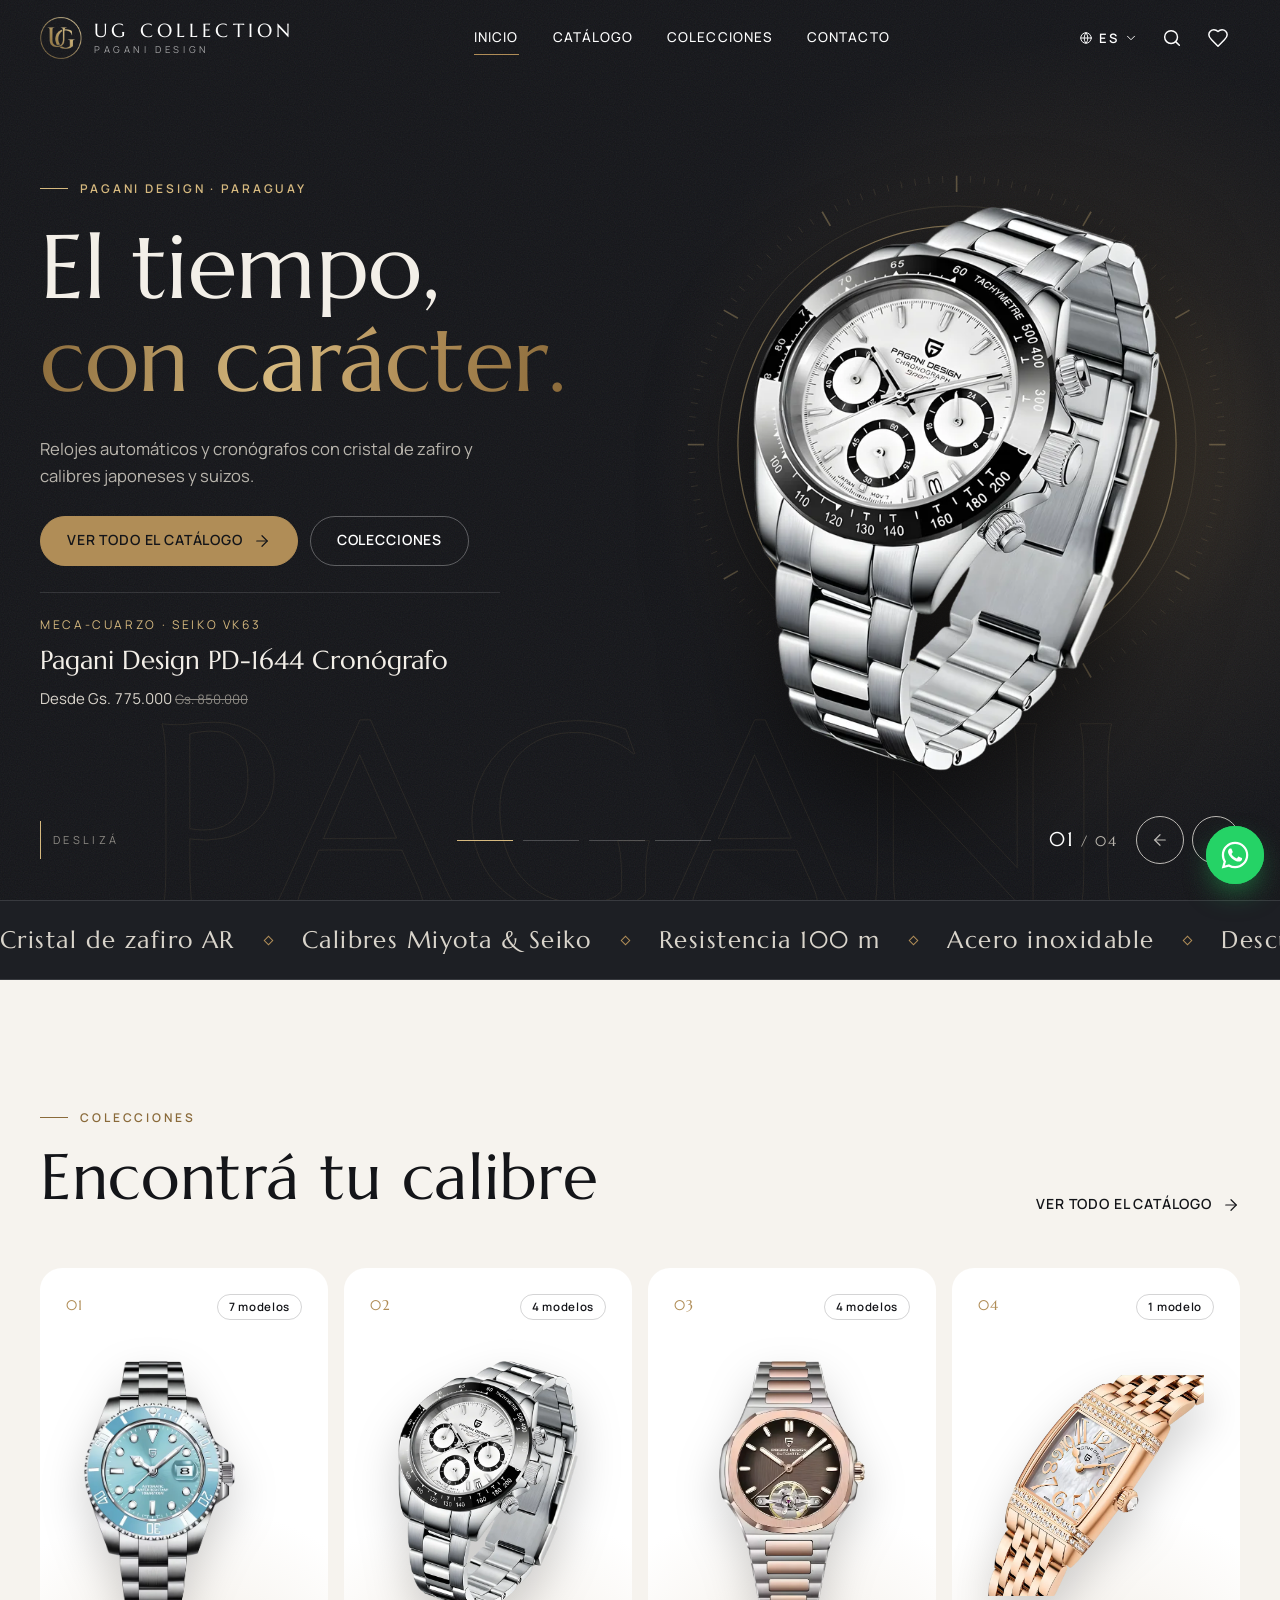
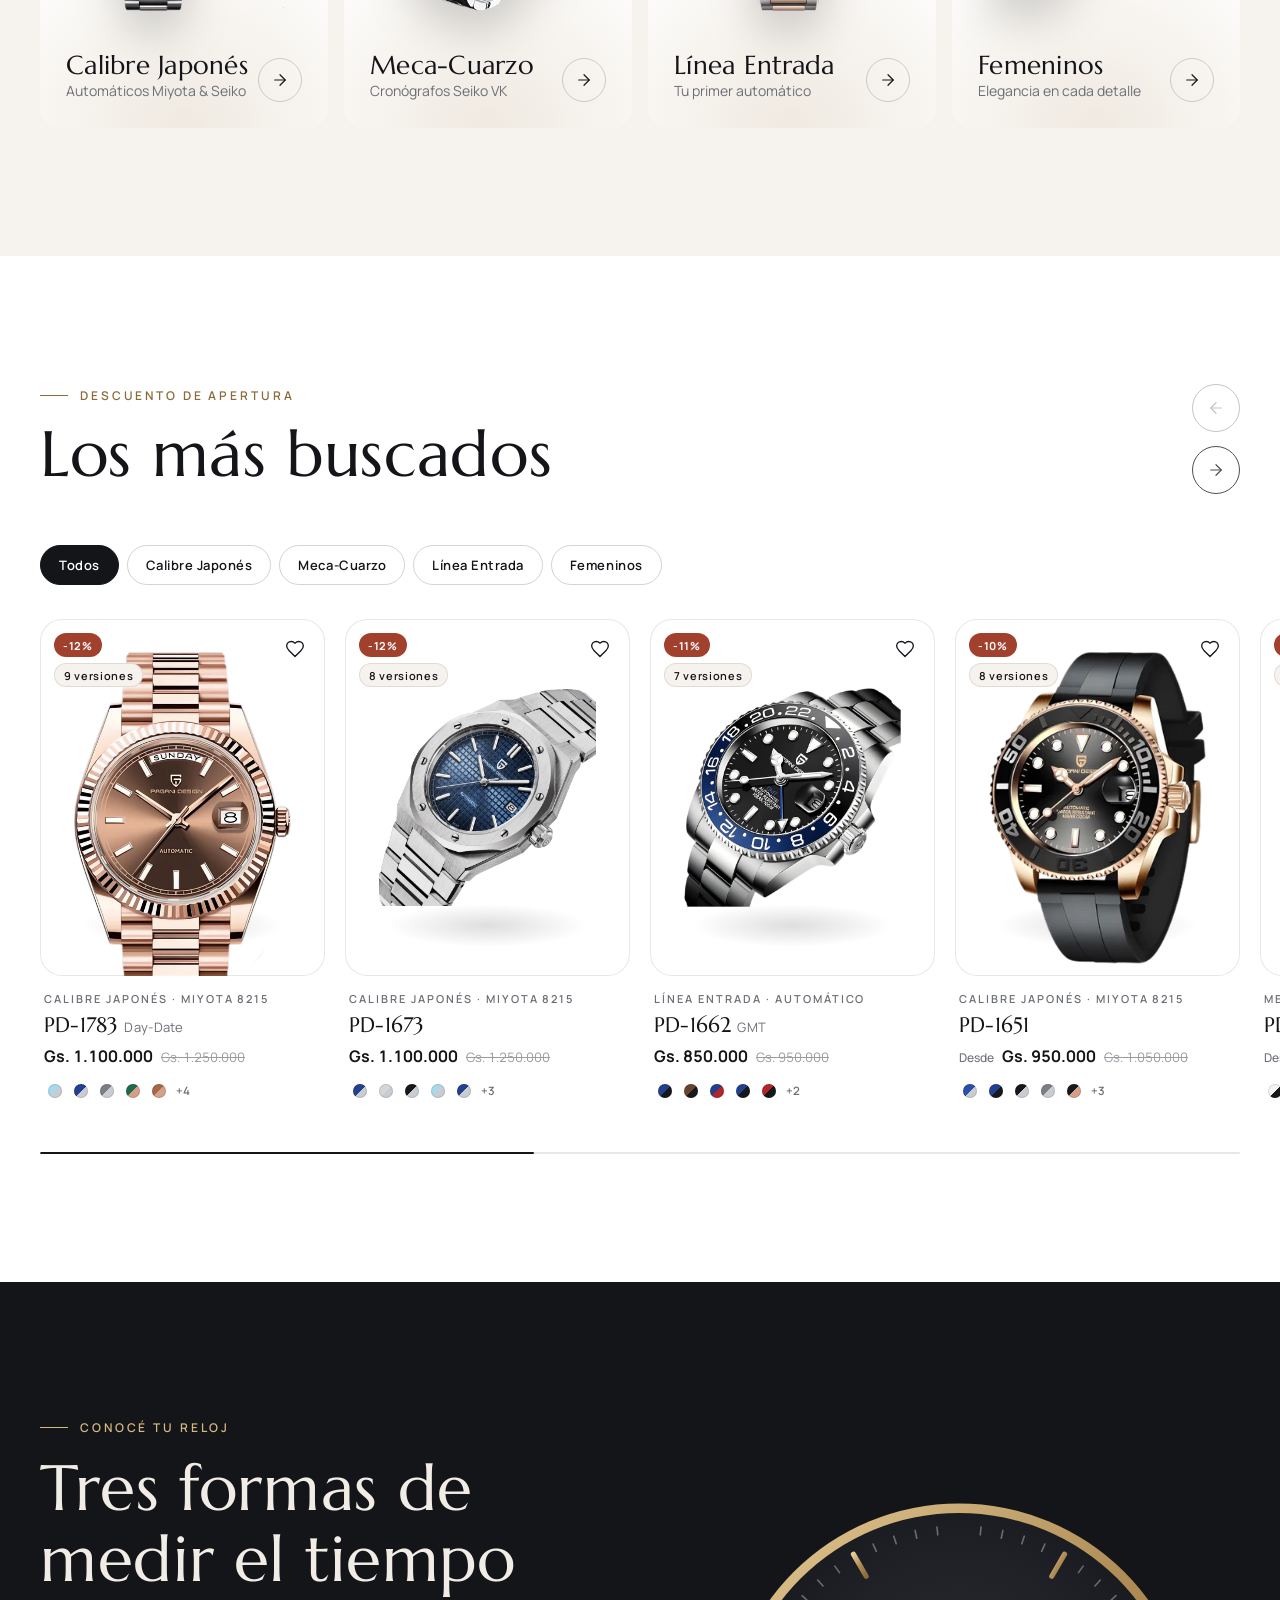
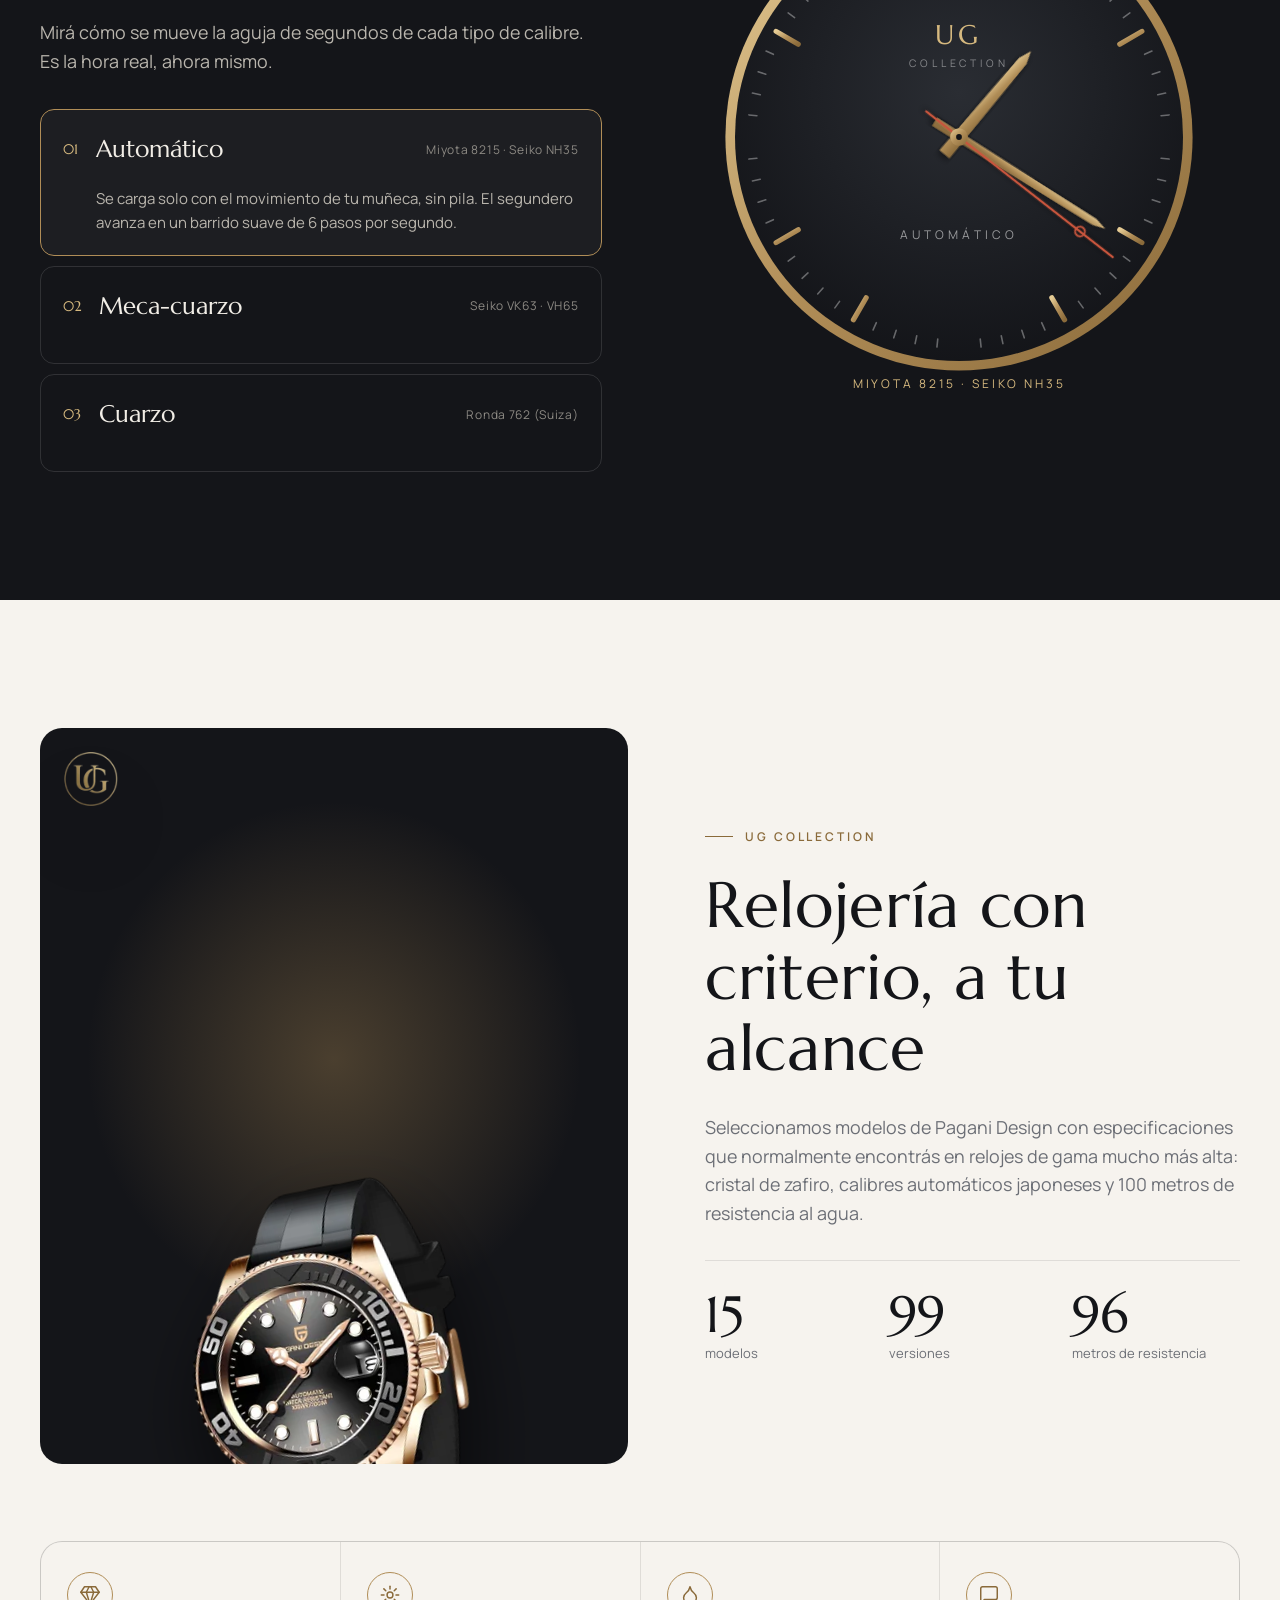
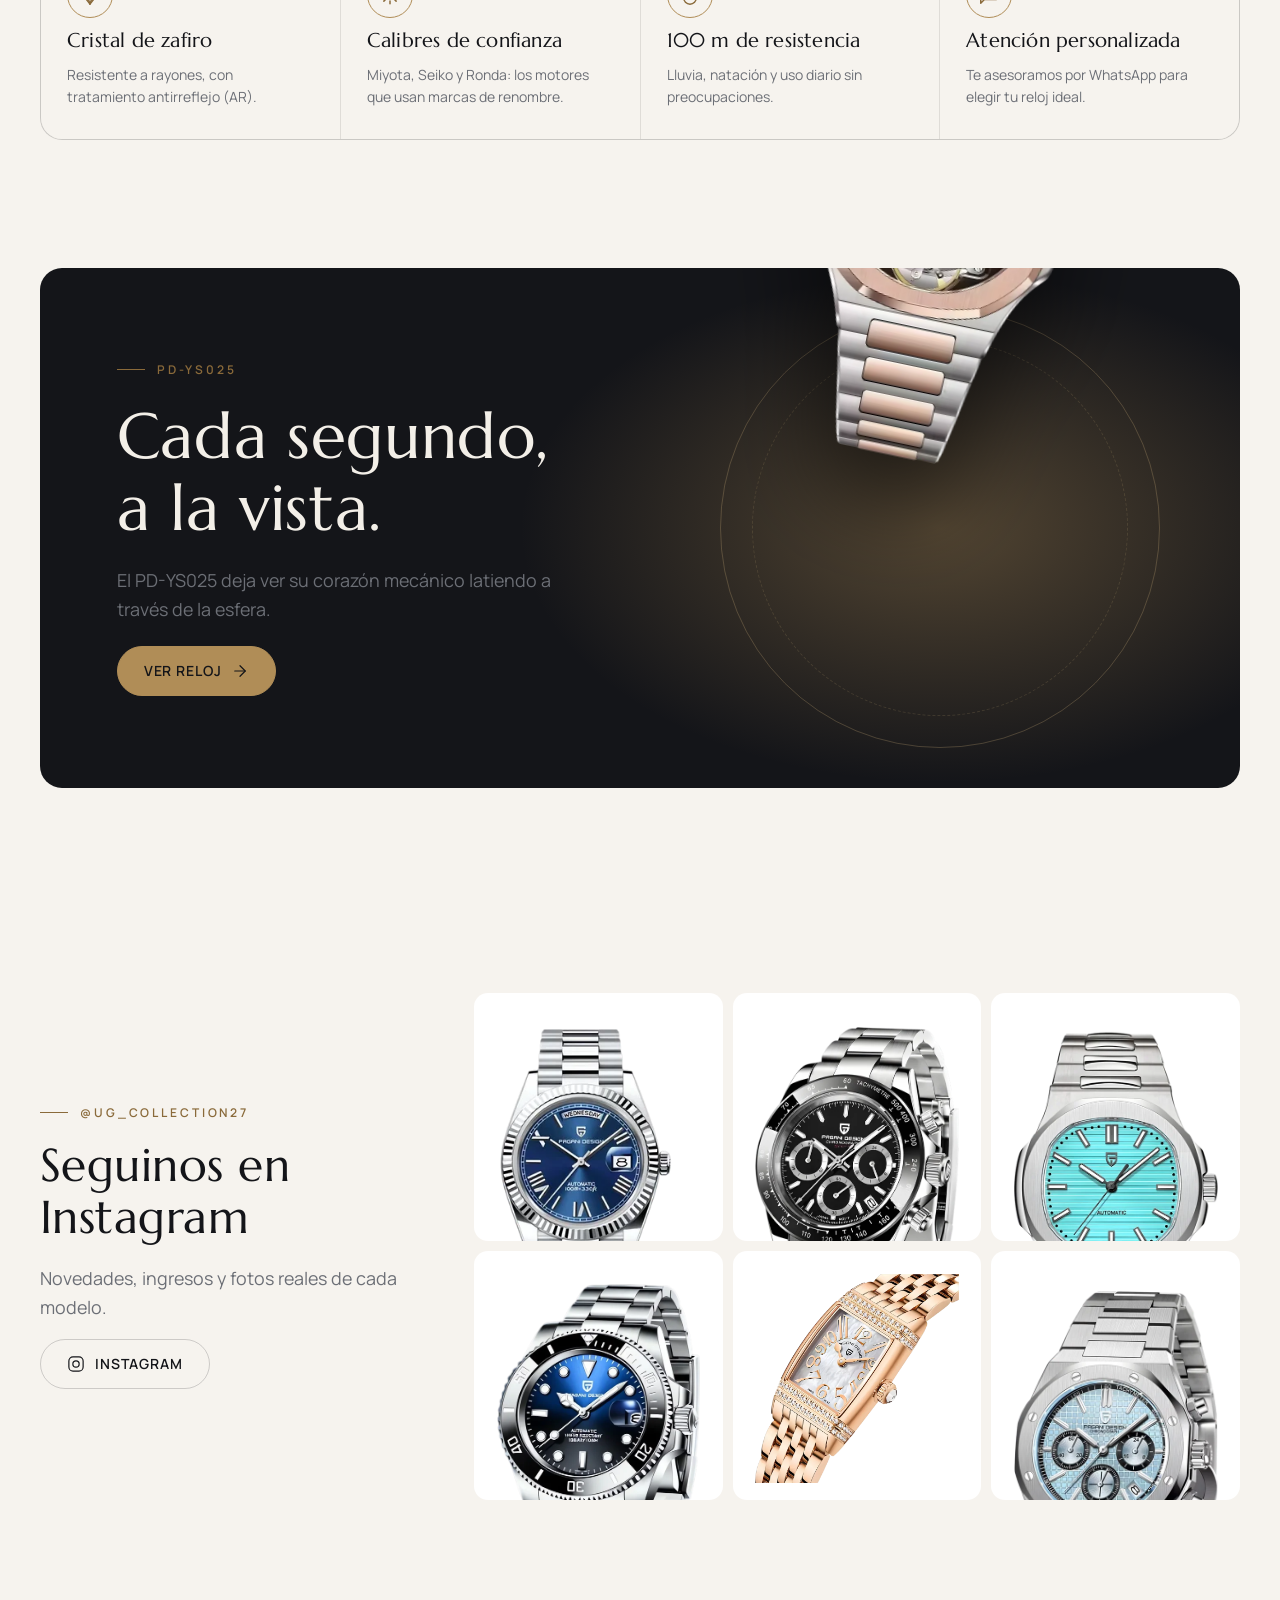
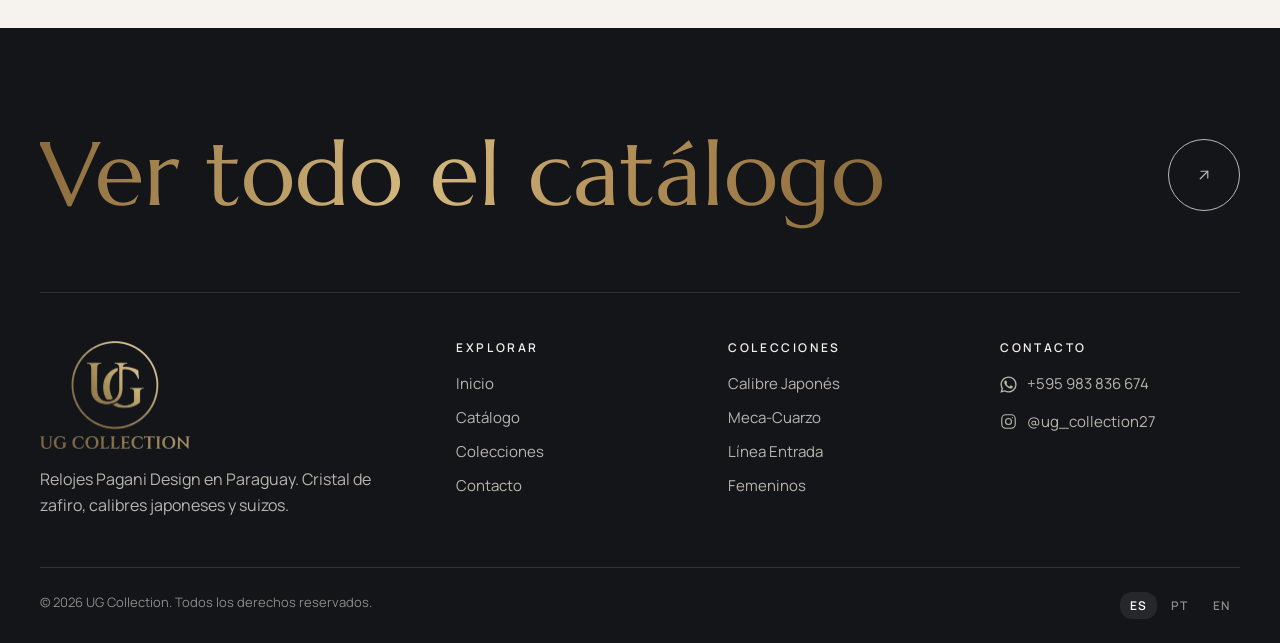
==== index.html @ 3aa32622 "UG Collection: catálogo trilingüe + panel de administración - Sitio estático (inicio con slider, cat" ====
<!doctype html>
<html lang="es">
<head>
  <meta charset="utf-8">
  <meta name="viewport" content="width=device-width, initial-scale=1">
  <title>UG Collection — Relojes Pagani Design en Paraguay</title>
  <meta name="description" content="Relojes automáticos y cronógrafos Pagani Design con cristal de zafiro y calibres japoneses y suizos. Consultá por WhatsApp.">
  <meta name="theme-color" content="#141519">
  <meta property="og:type" content="website">
  <meta property="og:title" content="UG Collection — Relojes Pagani Design">
  <meta property="og:description" content="Automáticos, cronógrafos y relojes femeninos con cristal de zafiro. Descuento de apertura.">
  <meta property="og:image" content="assets/img/logo.png">
  <link rel="icon" href="assets/img/favicon.png" type="image/png">
  <link rel="apple-touch-icon" href="assets/img/apple-touch-icon.png">
  <link rel="preconnect" href="https://fonts.googleapis.com">
  <link rel="preconnect" href="https://fonts.gstatic.com" crossorigin>
  <link href="https://fonts.googleapis.com/css2?family=Marcellus&family=Manrope:wght@400;500;600;700&display=swap" rel="stylesheet">
  <link rel="stylesheet" href="assets/css/styles.css">
</head>
<body data-page="home" data-header="dark">
  <div class="loader" aria-hidden="true">
    <div class="loader__mark">
      <svg viewBox="0 0 120 120"><circle cx="60" cy="60" r="54"/></svg>
      <img src="assets/img/monogram.png" alt="">
    </div>
  </div>
  <script>try{if(sessionStorage.getItem('ug_intro'))document.querySelector('.loader').remove()}catch(e){}</script>

  <main id="main">
    <!-- HERO -->
    <section class="hero" aria-roledescription="carousel">
      <div class="hero__bg"><div class="hero__glow"></div><div class="hero__grain"></div><div class="hero__word" aria-hidden="true">PAGANI</div></div>
      <div class="container hero__inner">
        <div class="hero__copy">
          <span class="eyebrow reveal" data-i18n="hero.eyebrow"></span>
          <h1 class="hero__title" data-hero-title></h1>
          <p class="hero__lead reveal" style="--i:3" data-i18n="hero.lead"></p>
          <div class="hero__ctas reveal" style="--i:4">
            <a class="btn btn--gold" href="catalogo.html"><span data-i18n="common.viewAll"></span><svg class="arrow" viewBox="0 0 24 24" fill="none" stroke="currentColor" stroke-width="1.6" stroke-linecap="round" stroke-linejoin="round"><path d="M5 12h14"/><path d="m12 5 7 7-7 7"/></svg></a>
            <a class="btn btn--ghost-light" href="#colecciones" data-i18n="nav.collections"></a>
          </div>
          <a class="hero__slide-info reveal" style="--i:5" data-hero-info href="catalogo.html">
            <span class="swap meta"><span data-hi="meta"></span></span>
            <span class="swap name"><span data-hi="name"></span></span>
            <span class="swap price"><span data-hi="price"></span></span>
          </a>
        </div>
        <div class="hero__stage">
          <svg class="hero__ticks" viewBox="0 0 200 200" aria-hidden="true" data-ticks></svg>
          <div class="hero__ring" aria-hidden="true"><svg viewBox="0 0 200 200"><circle class="r2" cx="100" cy="100" r="96"/><circle class="r1" cx="100" cy="100" r="88" pathLength="1000"/></svg></div>
          <div class="hero__slides" data-hero-slides></div>
        </div>
      </div>
      <div class="hero__controls">
        <div class="container">
          <div class="scroll-cue"><i></i><span data-i18n="hero.scroll"></span></div>
          <div class="dots" data-hero-dots role="tablist"></div>
          <div style="display:flex;align-items:center;gap:18px">
            <span class="hero__count tabular"><b data-hero-cur>01</b> / <span data-hero-total>04</span></span>
            <div class="hero__arrows">
              <button class="round-btn" data-hero-prev data-i18n-attr="aria-label:common.prev"><svg viewBox="0 0 24 24" fill="none" stroke="currentColor" stroke-width="1.6" stroke-linecap="round" stroke-linejoin="round"><path d="m12 19-7-7 7-7"/><path d="M19 12H5"/></svg></button>
              <button class="round-btn" data-hero-next data-i18n-attr="aria-label:common.next"><svg viewBox="0 0 24 24" fill="none" stroke="currentColor" stroke-width="1.6" stroke-linecap="round" stroke-linejoin="round"><path d="M5 12h14"/><path d="m12 5 7 7-7 7"/></svg></button>
            </div>
          </div>
        </div>
      </div>
    </section>

    <!-- MARQUEE -->
    <div class="marquee" aria-hidden="true"><div class="marquee__track" data-marquee></div></div>

    <!-- COLECCIONES -->
    <section class="section" id="colecciones">
      <div class="container">
        <div class="section-head">
          <div>
            <span class="eyebrow reveal" data-i18n="home.collectionsEyebrow"></span>
            <h2 class="h-1"><span class="split-line"><span data-i18n="home.collectionsTitle"></span></span></h2>
          </div>
          <a class="link-arrow reveal" href="catalogo.html"><span data-i18n="common.viewAll"></span><svg viewBox="0 0 24 24" fill="none" stroke="currentColor" stroke-width="1.6" stroke-linecap="round" stroke-linejoin="round"><path d="M5 12h14"/><path d="m12 5 7 7-7 7"/></svg></a>
        </div>
        <div class="coll-grid" data-collections></div>
      </div>
    </section>

    <!-- DESTACADOS -->
    <section class="section section--paper" id="destacados">
      <div class="container">
        <div class="section-head">
          <div>
            <span class="eyebrow reveal" data-i18n="home.featuredEyebrow"></span>
            <h2 class="h-1"><span class="split-line"><span data-i18n="home.featuredTitle"></span></span></h2>
          </div>
          <div class="carousel__nav">
            <button class="round-btn" data-prev data-i18n-attr="aria-label:common.prev"><svg viewBox="0 0 24 24" fill="none" stroke="currentColor" stroke-width="1.6" stroke-linecap="round" stroke-linejoin="round"><path d="m12 19-7-7 7-7"/><path d="M19 12H5"/></svg></button>
            <button class="round-btn" data-next data-i18n-attr="aria-label:common.next"><svg viewBox="0 0 24 24" fill="none" stroke="currentColor" stroke-width="1.6" stroke-linecap="round" stroke-linejoin="round"><path d="M5 12h14"/><path d="m12 5 7 7-7 7"/></svg></button>
          </div>
        </div>
        <div class="chips reveal" role="tablist" data-feat-tabs style="margin-bottom:28px"></div>
        <div class="carousel carousel--bleed" data-carousel>
          <div class="carousel__track" data-featured></div>
          <div class="carousel__bar"><i></i></div>
        </div>
      </div>
    </section>

    <!-- CALIBRES -->
    <section class="section section--dark" id="calibres">
      <div class="container calibre">
        <div>
          <span class="eyebrow reveal" data-i18n="home.calibreEyebrow"></span>
          <h2 class="h-1" style="margin-top:16px"><span class="split-line"><span data-i18n="home.calibreTitle"></span></span></h2>
          <p class="lead reveal" style="margin-top:18px" data-i18n="home.calibreLead"></p>
          <div class="calibre__tabs" role="tablist" data-cal-tabs></div>
        </div>
        <div class="dial-wrap reveal reveal--scale">
          <svg viewBox="0 0 300 300" data-dial aria-hidden="true"></svg>
          <span class="dial-label" data-dial-label></span>
        </div>
      </div>
    </section>

    <!-- NOSOTROS -->
    <section class="section">
      <div class="container">
        <div class="about">
          <div class="about__media reveal reveal--scale">
            <img class="mono" src="assets/img/monogram.png" alt="" width="54" height="54">
            <img data-parallax="0.08" src="assets/img/products/pd-1651.webp" alt="Pagani Design PD-1651" loading="lazy">
          </div>
          <div class="about__copy">
            <span class="eyebrow reveal" data-i18n="home.aboutEyebrow"></span>
            <h2 class="h-1"><span class="split-line"><span data-i18n="home.aboutTitle"></span></span></h2>
            <p class="lead reveal" data-i18n="home.aboutText"></p>
            <div class="stats">
              <div class="stat reveal" style="--i:1"><b class="tabular" data-count="0" data-stat="models">0</b><span data-i18n="home.statModels"></span></div>
              <div class="stat reveal" style="--i:2"><b class="tabular" data-count="0" data-stat="versions">0</b><span data-i18n="home.statVersions"></span></div>
              <div class="stat reveal" style="--i:3"><b class="tabular" data-count="100">0</b><span data-i18n="home.statWater"></span></div>
            </div>
          </div>
        </div>
        <div class="why" data-why></div>
      </div>
    </section>

    <!-- BANNER -->
    <section class="section--tight" style="padding-top:0">
      <div class="container">
        <div class="banner reveal">
          <div class="banner__copy">
            <span class="eyebrow">PD-YS025</span>
            <h2 class="h-1" data-i18n="home.bannerTitle"></h2>
            <p class="lead" data-i18n="home.bannerText"></p>
            <div><a class="btn btn--gold" href="producto.html?id=pd-ys025"><span data-i18n="common.view"></span><svg class="arrow" viewBox="0 0 24 24" fill="none" stroke="currentColor" stroke-width="1.6" stroke-linecap="round" stroke-linejoin="round"><path d="M5 12h14"/><path d="m12 5 7 7-7 7"/></svg></a></div>
          </div>
          <div class="banner__media">
            <div class="banner__ring"></div>
            <img data-parallax="-0.06" src="assets/img/products/pd-ys025.webp" alt="Pagani Design PD-YS025" loading="lazy">
          </div>
        </div>
      </div>
    </section>

    <!-- INSTAGRAM -->
    <section class="section">
      <div class="container insta">
        <div style="display:grid;gap:18px">
          <span class="eyebrow reveal">@ug_collection27</span>
          <h2 class="h-2"><span class="split-line"><span data-i18n="home.instaTitle"></span></span></h2>
          <p class="lead reveal" data-i18n="home.instaText"></p>
          <div class="reveal"><a class="btn btn--ghost" href="https://www.instagram.com/ug_collection27/" target="_blank" rel="noopener"><svg viewBox="0 0 24 24" fill="none" stroke="currentColor" stroke-width="1.6"><rect x="2.5" y="2.5" width="19" height="19" rx="5.5"/><circle cx="12" cy="12" r="4.2"/></svg><span>Instagram</span></a></div>
        </div>
        <div class="insta__grid" data-insta></div>
      </div>
    </section>
  </main>

  <script src="assets/js/core.js"></script>
  <script src="assets/js/home.js"></script>
</body>
</html>
---- assets/css/styles.css ----
/* =========================================================
   UG Collection — estilos
   Paleta: marfil · tinta · dorado (del logo) · pizarra (catálogos)
   ========================================================= */
:root {
  --ivory: #f6f3ee;
  --ivory-2: #efe9e0;
  --paper: #ffffff;
  --ink: #141519;
  --ink-2: #1d1f24;
  --ink-3: #2a2d33;
  --slate: #2e3a4d;
  --muted: #6c6f76;
  --muted-2: #9a9ca1;
  --gold: #b08d57;
  --gold-2: #d6b97f;
  --gold-3: #8a6a3a;
  --line: rgba(20, 21, 25, .1);
  --line-2: rgba(20, 21, 25, .18);
  --line-dark: rgba(255, 255, 255, .12);
  --sale: #a2402e;
  --wa: #25d366;

  --ff-display: "Marcellus", "Cormorant Garamond", Georgia, serif;
  --ff-body: "Manrope", system-ui, -apple-system, "Segoe UI", sans-serif;

  --r-sm: 8px;
  --r: 14px;
  --r-lg: 22px;
  --shadow-sm: 0 1px 2px rgba(20, 21, 25, .05), 0 2px 8px rgba(20, 21, 25, .04);
  --shadow: 0 10px 30px -12px rgba(20, 21, 25, .18);
  --shadow-lg: 0 30px 60px -20px rgba(20, 21, 25, .35);

  --ease: cubic-bezier(.22, 1, .36, 1);
  --ease-in: cubic-bezier(.55, 0, .7, .2);
  --t-fast: .18s;
  --t: .32s;
  --t-slow: .7s;

  --container: 1320px;
  --gutter: clamp(16px, 4vw, 40px);
  --header-h: 76px;

  --z-header: 50;
  --z-drawer: 80;
  --z-modal: 90;
  --z-toast: 100;
  --z-loader: 120;
}

/* ---------- Base ---------- */
*, *::before, *::after { box-sizing: border-box; }
html { -webkit-text-size-adjust: 100%; scroll-behavior: smooth; overflow-x: hidden; }
body {
  margin: 0; background: var(--ivory); color: var(--ink);
  font-family: var(--ff-body); font-size: 16px; line-height: 1.6;
  -webkit-font-smoothing: antialiased; text-rendering: optimizeLegibility;
}
img { max-width: 100%; display: block; height: auto; }
a { color: inherit; text-decoration: none; }
button { font: inherit; color: inherit; background: none; border: 0; padding: 0; cursor: pointer; touch-action: manipulation; }
input, select, textarea { font: inherit; color: inherit; }
svg { flex-shrink: 0; }
h1, h2, h3, h4 { font-family: var(--ff-display); font-weight: 400; line-height: 1.12; margin: 0; letter-spacing: .01em; }
p { margin: 0; }
::selection { background: var(--gold-2); color: var(--ink); }
:focus-visible { outline: 2px solid var(--gold); outline-offset: 3px; border-radius: 4px; }
.sr-only { position: absolute !important; width: 1px; height: 1px; padding: 0; margin: -1px; overflow: hidden; clip: rect(0, 0, 0, 0); white-space: nowrap; border: 0; }
.skip-link { position: fixed; left: 16px; top: -60px; z-index: 200; background: var(--ink); color: #fff; padding: 10px 16px; border-radius: var(--r-sm); transition: top var(--t); }
.skip-link:focus { top: 12px; }

.container { width: 100%; max-width: var(--container); margin-inline: auto; padding-inline: var(--gutter); }
.section { padding-block: clamp(72px, 10vw, 140px); }
.section--tight { padding-block: clamp(48px, 6vw, 80px); }
.section--dark { background: var(--ink); color: #f1ede6; }
.section--paper { background: var(--paper); }

.eyebrow {
  display: inline-flex; align-items: center; gap: 12px;
  font-size: 12px; font-weight: 600; letter-spacing: .24em; text-transform: uppercase; color: var(--gold-3);
}
.eyebrow::before { content: ""; width: 28px; height: 1px; background: currentColor; }
.section--dark .eyebrow, .hero .eyebrow { color: var(--gold-2); }
.h-display { font-size: clamp(40px, 7vw, 92px); }
.h-1 { font-size: clamp(34px, 5vw, 64px); }
.h-2 { font-size: clamp(28px, 3.6vw, 46px); }
.h-3 { font-size: clamp(20px, 2vw, 26px); }
.lead { font-size: clamp(16px, 1.4vw, 19px); color: var(--muted); max-width: 56ch; }
.section--dark .lead { color: #b9b5ad; }
.section-head { display: flex; align-items: flex-end; justify-content: space-between; gap: 24px; margin-bottom: clamp(32px, 4vw, 56px); flex-wrap: wrap; }
.section-head > div { display: grid; gap: 14px; }
.tabular { font-variant-numeric: tabular-nums; }
.gold-text { background: linear-gradient(100deg, var(--gold-3), var(--gold-2) 45%, var(--gold) 70%, var(--gold-3)); -webkit-background-clip: text; background-clip: text; color: transparent; }

/* ---------- Buttons ---------- */
.btn {
  --bg: var(--ink); --fg: #fff; --bd: var(--ink);
  position: relative; display: inline-flex; align-items: center; justify-content: center; gap: 10px;
  min-height: 50px; padding: 0 26px; border-radius: 999px; border: 1px solid var(--bd);
  background: var(--bg); color: var(--fg); font-size: 14px; font-weight: 600; letter-spacing: .06em; text-transform: uppercase;
  overflow: hidden; isolation: isolate; white-space: nowrap;
  transition: color var(--t) var(--ease), border-color var(--t) var(--ease), transform var(--t-fast) var(--ease), box-shadow var(--t) var(--ease);
}
.btn::before {
  content: ""; position: absolute; inset: 0; z-index: -1; background: var(--hover-bg, var(--gold));
  transform: translateY(101%); transition: transform var(--t) var(--ease); border-radius: inherit;
}
.btn:hover::before { transform: translateY(0); }
.btn:hover { --fg: var(--hover-fg, var(--ink)); border-color: var(--hover-bg, var(--gold)); }
.btn:active { transform: scale(.97); }
.btn svg { width: 18px; height: 18px; transition: transform var(--t) var(--ease); }
.btn:hover svg.arrow { transform: translateX(4px); }
.btn--gold { --bg: var(--gold); --bd: var(--gold); --fg: var(--ink); --hover-bg: #fff; }
.btn--ghost { --bg: transparent; --fg: var(--ink); --bd: var(--line-2); --hover-bg: var(--ink); --hover-fg: #fff; }
.btn--ghost-light { --bg: transparent; --fg: #fff; --bd: rgba(255,255,255,.3); --hover-bg: #fff; --hover-fg: var(--ink); }
.btn--wa { --bg: var(--ink); --fg: #fff; --bd: var(--ink); --hover-bg: var(--wa); --hover-fg: #fff; }
.btn--wa svg { color: var(--wa); transition: color var(--t); }
.btn--wa:hover svg { color: #fff; }
.btn--block { width: 100%; }
.btn--sm { min-height: 40px; padding: 0 18px; font-size: 12px; }
.icon-btn {
  display: inline-grid; place-items: center; width: 44px; height: 44px; border-radius: 50%;
  transition: background var(--t-fast), color var(--t-fast), transform var(--t-fast) var(--ease);
}
.icon-btn:hover { background: rgba(20,21,25,.06); }
.icon-btn:active { transform: scale(.92); }
.icon-btn svg { width: 22px; height: 22px; }
.link-arrow { display: inline-flex; align-items: center; gap: 10px; font-weight: 600; font-size: 14px; letter-spacing: .06em; text-transform: uppercase; }
.link-arrow svg { width: 18px; height: 18px; transition: transform var(--t) var(--ease); }
.link-arrow:hover svg { transform: translateX(5px); }
.link-arrow span { background: linear-gradient(currentColor, currentColor) 0 100% / 0 1px no-repeat; transition: background-size var(--t) var(--ease); padding-bottom: 2px; }
.link-arrow:hover span { background-size: 100% 1px; }

/* ---------- Loader (intro) ---------- */
.loader {
  position: fixed; inset: 0; z-index: var(--z-loader); background: var(--ink);
  display: grid; place-items: center; transition: transform .9s var(--ease) .1s, visibility 0s 1s;
}
.loader.is-done { transform: translateY(-100%); visibility: hidden; }
.loader__mark { position: relative; width: 120px; height: 120px; }
.loader__mark svg { position: absolute; inset: 0; width: 100%; height: 100%; transform: rotate(-90deg); }
.loader__mark circle { fill: none; stroke: var(--gold); stroke-width: 1.2; stroke-dasharray: 340; stroke-dashoffset: 340; animation: draw 1.1s var(--ease) forwards; }
.loader__mark img { position: absolute; inset: 0; width: 100%; height: 100%; object-fit: contain; opacity: 0; transform: scale(.92); animation: fadeIn .7s var(--ease) .45s forwards; }
@keyframes draw { to { stroke-dashoffset: 0; } }
@keyframes fadeIn { to { opacity: 1; transform: none; } }

/* ---------- Header ---------- */
.header {
  position: fixed; inset: 0 0 auto; z-index: var(--z-header); height: var(--header-h);
  transition: background var(--t) var(--ease), box-shadow var(--t), transform var(--t) var(--ease), color var(--t), height var(--t) var(--ease);
  color: var(--ink);
}
.header.is-dark { color: #fff; }
.header.is-scrolled { background: rgba(246, 243, 238, .94); backdrop-filter: saturate(1.4) blur(16px); -webkit-backdrop-filter: saturate(1.4) blur(16px); box-shadow: 0 1px 0 var(--line); color: var(--ink); --header-h: 64px; }
.header.is-hidden { transform: translateY(-100%); }
.header__inner { height: 100%; display: flex; align-items: center; justify-content: space-between; gap: 20px; }
.brand { display: inline-flex; align-items: center; gap: 12px; }
.brand img { width: 42px; height: 42px; transition: transform var(--t-slow) var(--ease); }
.brand:hover img { transform: rotate(-12deg); }
.brand__name { font-family: var(--ff-display); font-size: 19px; letter-spacing: .22em; text-transform: uppercase; line-height: 1; }
.brand__name small { display: block; font-family: var(--ff-body); font-size: 9.5px; letter-spacing: .38em; opacity: .6; margin-top: 5px; }
.nav { display: flex; align-items: center; gap: 6px; }
.nav__link { position: relative; padding: 10px 14px; font-size: 13.5px; font-weight: 500; letter-spacing: .08em; text-transform: uppercase; }
.nav__link::after { content: ""; position: absolute; left: 14px; right: 14px; bottom: 4px; height: 1px; background: var(--gold); transform: scaleX(0); transform-origin: right; transition: transform var(--t) var(--ease); }
.nav__link:hover::after, .nav__link[aria-current="page"]::after { transform: scaleX(1); transform-origin: left; }
.header__actions { display: flex; align-items: center; gap: 2px; }
.header.is-dark:not(.is-scrolled) .icon-btn:hover { background: rgba(255,255,255,.1); }
.fav-count {
  position: absolute; top: 6px; right: 4px; min-width: 18px; height: 18px; padding: 0 5px; border-radius: 9px;
  background: var(--gold); color: var(--ink); font-size: 10.5px; font-weight: 700; display: grid; place-items: center;
  transform: scale(0); transition: transform var(--t) var(--ease);
}
.fav-count.has { transform: scale(1); }
.fav-count.bump { animation: bump .45s var(--ease); }
@keyframes bump { 40% { transform: scale(1.45); } }
.fav-btn { position: relative; }

.lang { position: relative; }
.lang__btn { display: inline-flex; align-items: center; gap: 6px; height: 44px; padding: 0 10px; border-radius: 22px; font-size: 13px; font-weight: 600; letter-spacing: .1em; }
.lang__btn svg { width: 14px; height: 14px; transition: transform var(--t); }
.lang.is-open .lang__btn svg { transform: rotate(180deg); }
.lang__menu {
  position: absolute; right: 0; top: calc(100% + 6px); min-width: 150px; padding: 6px; border-radius: var(--r);
  background: var(--paper); color: var(--ink); box-shadow: var(--shadow-lg); border: 1px solid var(--line);
  opacity: 0; visibility: hidden; transform: translateY(-6px) scale(.98); transform-origin: top right;
  transition: opacity var(--t-fast), transform var(--t) var(--ease), visibility 0s var(--t);
}
.lang.is-open .lang__menu { opacity: 1; visibility: visible; transform: none; transition-delay: 0s; }
.lang__menu button { display: flex; width: 100%; justify-content: space-between; align-items: center; gap: 10px; padding: 10px 12px; border-radius: 8px; font-size: 14px; }
.lang__menu button:hover { background: var(--ivory); }
.lang__menu button[aria-checked="true"] { color: var(--gold-3); font-weight: 700; }
.lang__menu small { opacity: .5; font-weight: 600; letter-spacing: .1em; }
.menu-toggle { display: none; }

@media (max-width: 960px) {
  .nav { display: none; }
  .menu-toggle { display: inline-grid; }
  .brand__name { font-size: 16px; }
  .brand img { width: 36px; height: 36px; }
}
@media (max-width: 420px) { .brand__name small { display: none; } }

/* Mobile menu */
.mnav {
  position: fixed; inset: 0; z-index: var(--z-drawer); background: var(--ink); color: #fff;
  display: flex; flex-direction: column; padding: calc(var(--header-h) + 24px) var(--gutter) 32px;
  clip-path: circle(0% at calc(100% - 40px) 38px); transition: clip-path .7s var(--ease); visibility: hidden;
}
.mnav.is-open { clip-path: circle(150% at calc(100% - 40px) 38px); visibility: visible; }
.mnav__close { position: absolute; top: 16px; right: var(--gutter); color: #fff; }
.mnav__links { display: grid; gap: 4px; margin-top: 10px; }
.mnav__links a { font-family: var(--ff-display); font-size: clamp(34px, 9vw, 48px); padding: 6px 0; display: flex; align-items: baseline; gap: 16px; opacity: 0; transform: translateY(24px); transition: opacity .5s var(--ease), transform .5s var(--ease), color var(--t); }
.mnav__links a small { font-family: var(--ff-body); font-size: 12px; color: var(--gold-2); letter-spacing: .2em; }
.mnav__links a:hover { color: var(--gold-2); }
.mnav.is-open .mnav__links a { opacity: 1; transform: none; }
.mnav.is-open .mnav__links a:nth-child(1) { transition-delay: .15s; }
.mnav.is-open .mnav__links a:nth-child(2) { transition-delay: .2s; }
.mnav.is-open .mnav__links a:nth-child(3) { transition-delay: .25s; }
.mnav.is-open .mnav__links a:nth-child(4) { transition-delay: .3s; }
.mnav__foot { margin-top: auto; display: grid; gap: 18px; color: #b9b5ad; font-size: 14px; }
.mnav__langs { display: flex; gap: 8px; }
.mnav__langs button { min-width: 52px; height: 40px; border-radius: 20px; border: 1px solid var(--line-dark); font-weight: 600; font-size: 13px; letter-spacing: .1em; }
.mnav__langs button[aria-checked="true"] { background: var(--gold); border-color: var(--gold); color: var(--ink); }

/* ---------- Hero ---------- */
.hero {
  position: relative; min-height: 100svh; min-height: max(640px, 100svh); background: var(--ink); color: #f3efe8; overflow: hidden;
  display: flex; align-items: center; padding-top: var(--header-h);
}
.hero__bg { position: absolute; inset: 0; pointer-events: none; }
.hero__glow { position: absolute; width: 70vmax; height: 70vmax; right: -18vmax; top: 50%; transform: translateY(-50%); border-radius: 50%;
  background: radial-gradient(circle, rgba(176,141,87,.32) 0%, rgba(176,141,87,.08) 35%, transparent 65%); transition: background 1s var(--ease); }
.hero__grain { position: absolute; inset: -50%; opacity: .07; background-image: url("data:image/svg+xml,%3Csvg xmlns='http://www.w3.org/2000/svg' width='160' height='160'%3E%3Cfilter id='n'%3E%3CfeTurbulence type='fractalNoise' baseFrequency='.85' numOctaves='3' stitchTiles='stitch'/%3E%3C/filter%3E%3Crect width='100%25' height='100%25' filter='url(%23n)'/%3E%3C/svg%3E"); animation: grain 8s steps(6) infinite; }
@keyframes grain { 0%,100% { transform: translate(0,0); } 20% { transform: translate(-5%,3%); } 40% { transform: translate(4%,-4%); } 60% { transform: translate(-3%,5%); } 80% { transform: translate(5%,2%); } }
.hero__word {
  position: absolute; left: 50%; bottom: -2vw; transform: translateX(-50%); white-space: nowrap;
  font-family: var(--ff-display); font-size: 21vw; line-height: .8; letter-spacing: .02em; color: transparent;
  -webkit-text-stroke: 1px rgba(214,185,127,.09); user-select: none;
}
.hero__inner { position: relative; width: 100%; display: grid; grid-template-columns: 1.05fr 1fr; align-items: center; gap: 40px; padding-block: 24px 110px; }
.hero__copy { display: grid; gap: 26px; position: relative; z-index: 2; padding-block: 40px; }
.hero__title { font-size: clamp(48px, min(7vw, 11vh), 104px); line-height: .98; letter-spacing: -.005em; }
.hero__title em { font-style: normal; }
.hero__lead { color: #b9b5ad; font-size: clamp(16px, 1.3vw, 18px); max-width: 44ch; }
.hero__ctas { display: flex; gap: 12px; flex-wrap: wrap; }

.hero__slide-info { display: grid; gap: 6px; padding-top: 22px; border-top: 1px solid var(--line-dark); max-width: 460px; }
.hero__slide-info .meta { font-size: 12px; letter-spacing: .22em; text-transform: uppercase; color: var(--gold-2); }
.hero__slide-info .name { font-family: var(--ff-display); font-size: 26px; }
.hero__slide-info .price { display: flex; gap: 12px; align-items: baseline; font-size: 15px; color: #d9d4cb; }
.hero__slide-info .price s { color: #8d8a84; font-size: 13px; }
.swap { display: block; overflow: hidden; }
.swap > * { display: block; transition: transform .7s var(--ease), opacity .5s var(--ease); }
.swap.is-out > * { transform: translateY(-105%); opacity: 0; }
.swap.is-in > * { transform: translateY(105%); opacity: 0; transition: none; }

.hero__stage { position: relative; aspect-ratio: 1; width: min(100%, 640px); justify-self: center; z-index: 1; }
.hero__ring { position: absolute; inset: 6%; }
.hero__ring svg { width: 100%; height: 100%; transform: rotate(-90deg); overflow: visible; }
.hero__ring .r1 { fill: none; stroke: rgba(214,185,127,.55); stroke-width: .5; stroke-dasharray: 1000; stroke-dashoffset: 1000; }
.hero__ring .r2 { fill: none; stroke: rgba(214,185,127,.16); stroke-width: .3; }
.hero__ring.is-drawing .r1 { animation: ringDraw 1.6s var(--ease) forwards; }
@keyframes ringDraw { from { stroke-dashoffset: 1000; } to { stroke-dashoffset: 0; } }
.hero__ticks { position: absolute; inset: 2%; animation: spin 120s linear infinite; opacity: .5; }
@keyframes spin { to { transform: rotate(360deg); } }
.hero__slides { position: absolute; inset: 0; }
.hero__slide { position: absolute; inset: 8% 14%; display: grid; place-items: center; opacity: 0; transform: scale(.86) rotate(-8deg); transition: opacity .9s var(--ease), transform 1.2s var(--ease); pointer-events: none; }
.hero__slide.is-active { opacity: 1; transform: none; pointer-events: auto; }
.hero__slide.is-leaving { opacity: 0; transform: scale(1.08) rotate(6deg); transition-duration: .6s; }
.hero__slide img { max-height: 100%; width: auto; object-fit: contain; filter: drop-shadow(0 40px 50px rgba(0,0,0,.55)); }
.hero__float { animation: floaty 7s ease-in-out infinite; display: grid; place-items: center; height: 100%; will-change: transform; }
@keyframes floaty { 0%,100% { transform: translateY(-8px); } 50% { transform: translateY(10px); } }

.hero__controls { position: absolute; z-index: 3; left: 0; right: 0; bottom: clamp(20px, 4vh, 40px); }
.hero__controls .container { display: flex; align-items: center; justify-content: space-between; gap: 20px; }
.dots { display: flex; gap: 10px; align-items: center; }
.dot { position: relative; width: 56px; height: 30px; display: grid; align-items: center; }
.dot::before { content: ""; height: 1px; background: rgba(255,255,255,.22); }
.dot i { position: absolute; left: 0; top: 50%; height: 1px; width: 100%; background: var(--gold-2); transform: scaleX(0); transform-origin: left; margin-top: -.5px; }
.dot.is-active i { animation: progress var(--dur, 6s) linear forwards; }
.dot.is-done i { transform: scaleX(1); }
.hero.is-paused .dot.is-active i { animation-play-state: paused; }
@keyframes progress { to { transform: scaleX(1); } }
.hero__count { font-family: var(--ff-display); font-size: 14px; letter-spacing: .14em; color: #b9b5ad; }
.hero__count b { color: #fff; font-weight: 400; font-size: 20px; }
.hero__arrows { display: flex; gap: 8px; }
.round-btn { width: 48px; height: 48px; border-radius: 50%; border: 1px solid currentColor; display: grid; place-items: center; opacity: .75; transition: opacity var(--t-fast), background var(--t), color var(--t), border-color var(--t), transform var(--t-fast); }
.round-btn:hover { opacity: 1; background: var(--gold); border-color: var(--gold); color: var(--ink); }
.round-btn:active { transform: scale(.92); }
.round-btn svg { width: 18px; height: 18px; }
.round-btn:disabled { opacity: .25; pointer-events: none; }
.scroll-cue { display: flex; align-items: center; gap: 12px; font-size: 11px; letter-spacing: .3em; text-transform: uppercase; color: #8d8a84; }
.scroll-cue i { width: 1px; height: 38px; background: rgba(255,255,255,.2); position: relative; overflow: hidden; }
.scroll-cue i::after { content: ""; position: absolute; inset: 0; background: var(--gold-2); animation: cue 2s var(--ease) infinite; }
@keyframes cue { 0% { transform: translateY(-100%); } 60%,100% { transform: translateY(100%); } }

@media (max-width: 900px) {
  .hero { align-items: flex-start; }
  .hero__inner { grid-template-columns: 1fr; gap: 0; padding-bottom: 100px; }
  .hero__stage { order: -1; width: min(86vw, 420px); margin-top: 8px; }
  .hero__copy { padding-block: 0 20px; gap: 20px; text-align: left; }
  .hero__title { font-size: clamp(42px, 12vw, 64px); }
  .hero__slide-info { display: none; }
  .scroll-cue { display: none; }
}

/* ---------- Marquee ---------- */
.marquee { background: var(--ink-2); color: #d9d4cb; border-block: 1px solid var(--line-dark); overflow: hidden; padding-block: 20px; }
.marquee__track { display: flex; width: max-content; animation: marquee 38s linear infinite; }
.marquee:hover .marquee__track { animation-play-state: paused; }
.marquee__group { display: flex; align-items: center; }
.marquee__item { display: inline-flex; align-items: center; gap: 30px; padding-right: 30px; font-family: var(--ff-display); font-size: clamp(18px, 2vw, 24px); letter-spacing: .06em; white-space: nowrap; }
.marquee__item::after { content: ""; width: 7px; height: 7px; border: 1px solid var(--gold); transform: rotate(45deg); }
@keyframes marquee { to { transform: translateX(-50%); } }

/* ---------- Reveal on scroll ---------- */
.reveal { opacity: 0; transform: translateY(32px); transition: opacity .9s var(--ease), transform .9s var(--ease); transition-delay: calc(var(--i, 0) * 70ms); }
.reveal.is-in { opacity: 1; transform: none; }
.reveal--fade { transform: none; }
.reveal--scale { transform: scale(.94); }
.split-line { display: block; overflow: hidden; padding-bottom: .06em; }
.split-line > span { display: block; transform: translateY(110%); transition: transform 1s var(--ease); transition-delay: calc(var(--i, 0) * 90ms + 100ms); }
.is-in .split-line > span, .split-line.is-in > span { transform: none; }

/* ---------- Collections ---------- */
.coll-grid { display: grid; grid-template-columns: repeat(4, 1fr); gap: 16px; }
.coll-card {
  position: relative; display: flex; flex-direction: column; justify-content: space-between; min-height: 460px; padding: 26px;
  border-radius: var(--r-lg); background: var(--paper); overflow: hidden; isolation: isolate;
  transition: transform var(--t) var(--ease), box-shadow var(--t) var(--ease);
}
.coll-card::before { content: ""; position: absolute; inset: 0; z-index: -1; background: radial-gradient(120% 70% at 50% 100%, var(--ivory-2), transparent 70%); transition: opacity var(--t); }
.coll-card::after { content: ""; position: absolute; inset: 0; z-index: -1; background: var(--ink); opacity: 0; transition: opacity .5s var(--ease); }
.coll-card:hover { transform: translateY(-6px); box-shadow: var(--shadow-lg); color: #fff; }
.coll-card:hover::after { opacity: 1; }
.coll-card__top { display: flex; justify-content: space-between; align-items: flex-start; gap: 10px; }
.coll-card__num { font-family: var(--ff-display); font-size: 14px; color: var(--gold); letter-spacing: .1em; }
.coll-card__img { flex: 1; display: grid; place-items: center; padding: 20px 10px; }
.coll-card__img img { max-height: 250px; width: auto; transition: transform .8s var(--ease); filter: drop-shadow(0 20px 22px rgba(0,0,0,.18)); }
.coll-card:hover .coll-card__img img { transform: scale(1.08) rotate(-6deg); filter: drop-shadow(0 30px 30px rgba(0,0,0,.6)); }
.coll-card h3 { font-size: 26px; }
.coll-card p { font-size: 14px; color: var(--muted); transition: color var(--t); }
.coll-card:hover p { color: #b9b5ad; }
.coll-card__foot { display: flex; justify-content: space-between; align-items: flex-end; gap: 10px; }
.coll-card__arrow { width: 44px; height: 44px; border-radius: 50%; border: 1px solid var(--line-2); display: grid; place-items: center; transition: background var(--t), border-color var(--t), transform var(--t) var(--ease); }
.coll-card:hover .coll-card__arrow { background: var(--gold); border-color: var(--gold); color: var(--ink); transform: rotate(-45deg); }
.coll-card__arrow svg { width: 18px; height: 18px; }
.pill { display: inline-flex; align-items: center; gap: 6px; height: 26px; padding: 0 11px; border-radius: 13px; border: 1px solid var(--line-2); font-size: 11.5px; font-weight: 600; letter-spacing: .06em; white-space: nowrap; }
.coll-card:hover .pill { border-color: var(--line-dark); }
@media (max-width: 1100px) { .coll-grid { grid-template-columns: repeat(2, 1fr); } .coll-card { min-height: 400px; } }
@media (max-width: 560px) {
  .coll-grid { grid-template-columns: none; grid-auto-flow: column; grid-auto-columns: 78%; overflow-x: auto; scroll-snap-type: x mandatory; margin-inline: calc(var(--gutter) * -1); padding-inline: var(--gutter); scrollbar-width: none; }
  .coll-grid::-webkit-scrollbar { display: none; }
  .coll-card { scroll-snap-align: center; min-height: 380px; }
}

/* ---------- Tabs (chips) ---------- */
.chips { display: flex; gap: 8px; flex-wrap: wrap; }
.chip {
  position: relative; height: 40px; padding: 0 18px; border-radius: 20px; border: 1px solid var(--line-2);
  font-size: 13px; font-weight: 600; letter-spacing: .04em; white-space: nowrap; display: inline-flex; align-items: center; gap: 8px;
  transition: background var(--t), color var(--t), border-color var(--t);
}
.chip:hover { border-color: var(--ink); }
.chip[aria-pressed="true"], .chip[aria-selected="true"] { background: var(--ink); border-color: var(--ink); color: #fff; }
.chip small { opacity: .55; font-weight: 500; }
.chip .x { width: 14px; height: 14px; }

/* ---------- Carousel ---------- */
.carousel { position: relative; }
.carousel__track {
  display: grid; grid-auto-flow: column; grid-auto-columns: calc((100% - 3 * 20px) / 4); gap: 20px;
  overflow-x: auto; scroll-snap-type: x mandatory; scroll-behavior: smooth; overscroll-behavior-x: contain;
  scrollbar-width: none; padding-block: 6px 24px; cursor: grab;
}
.carousel__track::-webkit-scrollbar { display: none; }
.carousel__track.is-dragging { cursor: grabbing; scroll-snap-type: none; scroll-behavior: auto; }
.carousel__track.is-dragging * { pointer-events: none; }
.carousel__track > * { scroll-snap-align: start; }
.carousel__nav { display: flex; gap: 10px; align-items: center; }
.carousel__bar { height: 2px; background: var(--line); border-radius: 1px; overflow: hidden; margin-top: 8px; }
.carousel__bar i { display: block; height: 100%; background: var(--ink); width: 30%; border-radius: 1px; transform-origin: left; transition: transform .2s linear, width .3s; }
.section--dark .carousel__bar { background: var(--line-dark); }
.section--dark .carousel__bar i { background: var(--gold-2); }
@media (max-width: 1100px) { .carousel__track { grid-auto-columns: calc((100% - 2 * 20px) / 3); } }
@media (max-width: 760px) { .carousel__track { grid-auto-columns: 64%; gap: 14px; } }
@media (max-width: 460px) { .carousel__track { grid-auto-columns: 78%; } }
.carousel--bleed .carousel__track { margin-inline: calc(var(--gutter) * -1); padding-inline: var(--gutter); scroll-padding-inline: var(--gutter); }

/* ---------- Product card ---------- */
.card { position: relative; display: flex; flex-direction: column; gap: 14px; min-width: 0; }
.card__media {
  position: relative; aspect-ratio: 4 / 5; border-radius: var(--r-lg); background: var(--paper); overflow: hidden;
  display: grid; place-items: center; isolation: isolate; transition: box-shadow var(--t) var(--ease);
}
.card__media::before { content: ""; position: absolute; inset: auto 15% 8% 15%; height: 12%; border-radius: 50%; background: radial-gradient(closest-side, rgba(20,21,25,.14), transparent); z-index: -1; transition: transform .6s var(--ease), opacity .6s; }
.card:hover .card__media { box-shadow: var(--shadow); }
.card:hover .card__media::before { transform: scaleX(.8); opacity: .6; }
.card__img { position: absolute; inset: 9% 12%; display: grid; place-items: center; transition: opacity .5s var(--ease), transform .8s var(--ease); }
.card__img img { max-height: 100%; max-width: 100%; width: auto; object-fit: contain; }
.card__img--alt { opacity: 0; transform: scale(.95) rotate(4deg); }
.card:hover .card__img--main.has-alt { opacity: 0; transform: scale(1.04) rotate(-4deg); }
.card:hover .card__img--alt { opacity: 1; transform: none; }
.card:hover .card__img--main:not(.has-alt) { transform: scale(1.06) translateY(-4px); }
.card__badges { position: absolute; top: 14px; left: 14px; display: flex; flex-direction: column; gap: 6px; align-items: flex-start; z-index: 2; }
.badge { display: inline-flex; align-items: center; height: 24px; padding: 0 9px; border-radius: 12px; font-size: 11px; font-weight: 700; letter-spacing: .06em; background: var(--ink); color: #fff; }
.badge--sale { background: var(--sale); }
.badge--soft { background: var(--ivory); color: var(--ink); border: 1px solid var(--line); font-weight: 600; }
.card__fav { position: absolute; top: 8px; right: 8px; z-index: 3; }
.heart { width: 44px; height: 44px; border-radius: 50%; display: grid; place-items: center; background: rgba(255,255,255,.7); backdrop-filter: blur(6px); transition: transform var(--t-fast) var(--ease), background var(--t); }
.heart:hover { background: #fff; }
.heart:active { transform: scale(.85); }
.heart svg { width: 20px; height: 20px; transition: fill var(--t), color var(--t), transform var(--t) var(--ease); fill: transparent; }
.heart[aria-pressed="true"] svg { fill: var(--sale); color: var(--sale); animation: heartPop .5s var(--ease); }
@keyframes heartPop { 30% { transform: scale(1.35); } 60% { transform: scale(.9); } }
.card__quick {
  position: absolute; left: 12px; right: 12px; bottom: 12px; z-index: 2; height: 44px; border-radius: 22px;
  background: rgba(20,21,25,.88); color: #fff; backdrop-filter: blur(8px); font-size: 12.5px; font-weight: 600; letter-spacing: .08em; text-transform: uppercase;
  display: flex; align-items: center; justify-content: center; gap: 8px;
  opacity: 0; transform: translateY(12px); transition: opacity var(--t) var(--ease), transform var(--t) var(--ease), background var(--t);
}
.card__quick svg { width: 17px; height: 17px; }
.card__quick:hover { background: var(--gold); color: var(--ink); }
.card:hover .card__quick, .card:focus-within .card__quick { opacity: 1; transform: none; }
@media (hover: none) { .card__quick { display: none; } }
.card__body { display: grid; gap: 6px; padding-inline: 4px; }
.card__meta { font-size: 11px; font-weight: 600; letter-spacing: .18em; text-transform: uppercase; color: var(--muted); }
.card__title { font-family: var(--ff-display); font-size: 21px; line-height: 1.2; }
.card__title small { font-family: var(--ff-body); font-size: 13px; color: var(--muted); letter-spacing: .02em; margin-left: 6px; }
.card__title a::after { content: ""; position: absolute; inset: 0; z-index: 1; }
.card__row { display: flex; align-items: center; justify-content: space-between; gap: 10px; flex-wrap: wrap; }
.price { display: flex; align-items: baseline; gap: 8px; flex-wrap: wrap; font-variant-numeric: tabular-nums; }
.price__now { font-weight: 700; font-size: 16px; }
.price__from { font-size: 12px; color: var(--muted); font-weight: 500; }
.price__was { color: var(--muted-2); font-size: 13px; text-decoration: line-through; }
.swatches { display: flex; align-items: center; gap: 4px; position: relative; z-index: 2; }
.sw {
  --c: #ccc; --c2: var(--c); width: 22px; height: 22px; border-radius: 50%; padding: 3px; border: 1px solid transparent;
  transition: border-color var(--t-fast), transform var(--t-fast) var(--ease);
}
.sw::before { content: ""; display: block; width: 100%; height: 100%; border-radius: 50%; background: linear-gradient(135deg, var(--c) 50%, var(--c2) 50%); box-shadow: inset 0 0 0 1px rgba(0,0,0,.12); }
.sw:hover { transform: scale(1.15); }
.sw[aria-pressed="true"] { border-color: var(--ink); }
.sw-more { font-size: 11.5px; color: var(--muted); font-weight: 600; padding-left: 2px; }
/* grids */
.grid { display: grid; grid-template-columns: repeat(var(--cols, 4), minmax(0, 1fr)); gap: 40px 20px; }
@media (max-width: 1100px) { .grid { --cols: 3 !important; } }
@media (max-width: 760px) { .grid { --cols: 2 !important; gap: 28px 12px; } .card__title { font-size: 18px; } .card__title small { display: block; margin: 2px 0 0; } }

/* ---------- Calibre explainer ---------- */
.calibre { display: grid; grid-template-columns: 1fr 1fr; gap: clamp(32px, 6vw, 90px); align-items: center; }
.calibre__tabs { display: grid; gap: 10px; margin-top: 34px; }
.cal-tab {
  text-align: left; display: grid; grid-template-columns: auto 1fr auto; gap: 18px; align-items: center; padding: 20px 22px;
  border-radius: var(--r); border: 1px solid var(--line-dark); transition: background var(--t), border-color var(--t);
}
.cal-tab:hover { border-color: rgba(214,185,127,.4); }
.cal-tab[aria-selected="true"] { background: rgba(255,255,255,.04); border-color: var(--gold); }
.cal-tab__n { font-family: var(--ff-display); color: var(--gold-2); font-size: 14px; }
.cal-tab__name { font-family: var(--ff-display); font-size: 24px; }
.cal-tab__spec { font-size: 12px; color: #8d8a84; letter-spacing: .06em; }
.cal-tab__body { grid-column: 2 / -1; color: #b9b5ad; font-size: 15px; display: grid; grid-template-rows: 0fr; transition: grid-template-rows .5s var(--ease); }
.cal-tab__body > p { overflow: hidden; }
.cal-tab[aria-selected="true"] .cal-tab__body { grid-template-rows: 1fr; }
.dial-wrap { position: relative; width: min(100%, 480px); aspect-ratio: 1; justify-self: center; }
.dial-wrap svg { width: 100%; height: 100%; }
.dial-label { position: absolute; left: 50%; bottom: -8px; transform: translateX(-50%); font-size: 12px; letter-spacing: .24em; text-transform: uppercase; color: var(--gold-2); white-space: nowrap; }
@media (max-width: 900px) { .calibre { grid-template-columns: 1fr; } .dial-wrap { width: min(80vw, 360px); order: -1; } }

/* ---------- About / stats ---------- */
.about { display: grid; grid-template-columns: 1.1fr 1fr; gap: clamp(32px, 6vw, 100px); align-items: center; }
.about__media { position: relative; aspect-ratio: 4/5; border-radius: var(--r-lg); background: var(--ink); overflow: hidden; display: grid; place-items: center; }
.about__media::before { content: ""; position: absolute; inset: 0; background: radial-gradient(60% 50% at 50% 45%, rgba(176,141,87,.35), transparent 70%); }
.about__media img { position: relative; max-height: 74%; width: auto; filter: drop-shadow(0 40px 40px rgba(0,0,0,.6)); will-change: transform; }
.about__media .mono { position: absolute; top: 24px; left: 24px; width: 54px; opacity: .9; }
.about__copy { display: grid; gap: 24px; }
.stats { display: grid; grid-template-columns: repeat(3, 1fr); gap: 16px; border-top: 1px solid var(--line); padding-top: 28px; margin-top: 8px; }
.stat b { display: block; font-family: var(--ff-display); font-weight: 400; font-size: clamp(36px, 4vw, 54px); line-height: 1; color: var(--ink); }
.stat span { font-size: 13px; color: var(--muted); }
.why { display: grid; grid-template-columns: repeat(4, 1fr); gap: 1px; background: var(--line); border: 1px solid var(--line); border-radius: var(--r-lg); overflow: hidden; margin-top: clamp(48px, 6vw, 90px); }
.why__item { background: var(--ivory); padding: 30px 26px; display: grid; gap: 12px; align-content: start; transition: background var(--t); }
.why__item:hover { background: var(--paper); }
.why__icon { width: 46px; height: 46px; border-radius: 50%; border: 1px solid var(--gold); color: var(--gold-3); display: grid; place-items: center; transition: transform .6s var(--ease), background var(--t), color var(--t); }
.why__item:hover .why__icon { transform: rotate(360deg); background: var(--gold); color: var(--ink); }
.why__icon svg { width: 22px; height: 22px; }
.why__item h3 { font-size: 20px; }
.why__item p { font-size: 14px; color: var(--muted); }
@media (max-width: 900px) { .about { grid-template-columns: 1fr; } .about__media { aspect-ratio: 1; max-height: 520px; } .why { grid-template-columns: 1fr 1fr; } }
@media (max-width: 520px) { .why { grid-template-columns: 1fr; } .stats { gap: 8px; } }

/* ---------- Banner ---------- */
.banner { position: relative; overflow: hidden; background: var(--ink); color: #f3efe8; border-radius: var(--r-lg); min-height: 520px; display: grid; grid-template-columns: 1fr 1fr; align-items: center; isolation: isolate; }
.banner::before { content: ""; position: absolute; inset: 0; z-index: -1; background: radial-gradient(50% 70% at 75% 50%, rgba(176,141,87,.4), transparent 70%); }
.banner__copy { padding: clamp(32px, 6vw, 80px); display: grid; gap: 22px; }
.banner__media { position: relative; height: 100%; display: grid; place-items: center; padding: 30px; }
.banner__media img { max-height: 460px; width: auto; filter: drop-shadow(0 40px 50px rgba(0,0,0,.6)); will-change: transform; }
.banner__ring { position: absolute; width: min(80%, 440px); aspect-ratio: 1; border: 1px solid rgba(214,185,127,.25); border-radius: 50%; }
.banner__ring::after { content: ""; position: absolute; inset: 7%; border: 1px dashed rgba(214,185,127,.15); border-radius: 50%; animation: spin 60s linear infinite; }
@media (max-width: 860px) { .banner { grid-template-columns: 1fr; } .banner__media { order: -1; padding-top: 40px; } .banner__media img { max-height: 320px; } }

/* ---------- Instagram strip ---------- */
.insta { display: grid; grid-template-columns: 1fr 2fr; gap: clamp(24px, 4vw, 60px); align-items: center; }
.insta__grid { display: grid; grid-template-columns: repeat(3, 1fr); gap: 10px; }
.insta__tile { position: relative; aspect-ratio: 1; border-radius: var(--r); background: var(--paper); overflow: hidden; display: grid; place-items: center; }
.insta__tile img { max-height: 82%; width: auto; transition: transform .7s var(--ease); }
.insta__tile::after { content: ""; position: absolute; inset: 0; background: rgba(20,21,25,.55); opacity: 0; transition: opacity var(--t); }
.insta__tile svg { position: absolute; z-index: 2; width: 30px; height: 30px; color: #fff; opacity: 0; transform: scale(.6); transition: opacity var(--t), transform var(--t) var(--ease); }
.insta__tile:hover img { transform: scale(1.1); }
.insta__tile:hover::after { opacity: 1; }
.insta__tile:hover svg { opacity: 1; transform: none; }
@media (max-width: 860px) { .insta { grid-template-columns: 1fr; } }

/* ---------- Footer ---------- */
.footer { background: var(--ink); color: #b9b5ad; padding-top: clamp(64px, 8vw, 110px); }
.footer__big { font-family: var(--ff-display); color: #f3efe8; font-size: clamp(36px, 7vw, 96px); line-height: 1; display: flex; align-items: center; justify-content: space-between; gap: 24px; flex-wrap: wrap; padding-bottom: clamp(40px, 6vw, 72px); border-bottom: 1px solid var(--line-dark); }
.footer__big a:hover .gold-text { filter: brightness(1.2); }
.footer__grid { display: grid; grid-template-columns: 1.6fr 1fr 1fr 1fr; gap: 32px; padding-block: 48px; }
.footer__brand { display: grid; gap: 18px; align-content: start; max-width: 340px; }
.footer__brand img { width: 150px; }
.footer h4 { font-family: var(--ff-body); font-size: 12px; font-weight: 600; letter-spacing: .22em; text-transform: uppercase; color: #f3efe8; margin-bottom: 18px; }
.footer ul { list-style: none; margin: 0; padding: 0; display: grid; gap: 10px; font-size: 15px; }
.footer ul a { transition: color var(--t-fast); display: inline-flex; gap: 10px; align-items: center; }
.footer ul a:hover { color: var(--gold-2); }
.footer ul svg { width: 17px; height: 17px; }
.footer__bottom { display: flex; justify-content: space-between; gap: 16px; flex-wrap: wrap; padding-block: 24px; border-top: 1px solid var(--line-dark); font-size: 13px; color: #8d8a84; }
.footer__langs { display: flex; gap: 4px; }
.footer__langs button { padding: 4px 10px; border-radius: 12px; font-size: 12px; font-weight: 600; letter-spacing: .1em; }
.footer__langs button[aria-checked="true"] { background: rgba(255,255,255,.08); color: #fff; }
@media (max-width: 900px) { .footer__grid { grid-template-columns: 1fr 1fr; } .footer__brand { grid-column: 1 / -1; } }

/* ---------- Floating ---------- */
.wa-float {
  position: fixed; right: max(16px, env(safe-area-inset-right)); bottom: max(16px, env(safe-area-inset-bottom)); z-index: 40;
  width: 58px; height: 58px; border-radius: 50%; background: var(--wa); color: #fff; display: grid; place-items: center;
  box-shadow: 0 12px 30px -8px rgba(37,211,102,.6); transition: transform var(--t) var(--ease), bottom var(--t) var(--ease);
}
.wa-float::before { content: ""; position: absolute; inset: 0; border-radius: 50%; border: 2px solid var(--wa); animation: ping 2.4s var(--ease) infinite; }
@keyframes ping { 0% { transform: scale(1); opacity: .7; } 80%,100% { transform: scale(1.6); opacity: 0; } }
.wa-float:hover { transform: scale(1.08) rotate(-8deg); }
.wa-float svg { width: 28px; height: 28px; }
.wa-float__tip { position: absolute; right: calc(100% + 12px); top: 50%; transform: translateY(-50%) translateX(8px); background: var(--ink); color: #fff; font-size: 13px; font-weight: 600; padding: 8px 14px; border-radius: 18px; white-space: nowrap; opacity: 0; pointer-events: none; transition: opacity var(--t), transform var(--t) var(--ease); }
.wa-float:hover .wa-float__tip { opacity: 1; transform: translateY(-50%); }
.to-top {
  position: fixed; right: max(24px, env(safe-area-inset-right)); bottom: calc(max(16px, env(safe-area-inset-bottom)) + 72px); z-index: 39;
  width: 44px; height: 44px; border-radius: 50%; background: var(--paper); box-shadow: var(--shadow); display: grid; place-items: center;
  opacity: 0; transform: translateY(12px); pointer-events: none; transition: opacity var(--t), transform var(--t) var(--ease);
}
.to-top.is-visible { opacity: 1; transform: none; pointer-events: auto; }
.to-top svg.ring { position: absolute; inset: 0; width: 100%; height: 100%; transform: rotate(-90deg); }
.to-top svg.ring circle { fill: none; stroke: var(--gold); stroke-width: 2; stroke-dasharray: 125.7; stroke-dashoffset: calc(125.7 - 125.7 * var(--p, 0)); }
.to-top svg.arr { width: 16px; height: 16px; }
body.has-sticky-cta .wa-float { bottom: calc(max(16px, env(safe-area-inset-bottom)) + 76px); }
body.has-sticky-cta .to-top { bottom: calc(max(16px, env(safe-area-inset-bottom)) + 148px); }

/* ---------- Drawer / Modal ---------- */
.scrim { position: fixed; inset: 0; z-index: calc(var(--z-drawer) - 1); background: rgba(10,10,12,.5); backdrop-filter: blur(3px); opacity: 0; visibility: hidden; transition: opacity var(--t), visibility 0s var(--t); }
.scrim.is-open { opacity: 1; visibility: visible; transition-delay: 0s; }
.drawer {
  position: fixed; top: 0; right: 0; bottom: 0; z-index: var(--z-drawer); width: min(440px, 100%); background: var(--ivory);
  display: flex; flex-direction: column; transform: translateX(100%); transition: transform .5s var(--ease); visibility: hidden;
}
.drawer.is-open { transform: none; visibility: visible; }
.drawer--left { right: auto; left: 0; transform: translateX(-100%); }
.drawer__head { display: flex; align-items: center; justify-content: space-between; padding: 18px 20px 18px 24px; border-bottom: 1px solid var(--line); }
.drawer__head h2 { font-size: 24px; }
.drawer__body { flex: 1; overflow-y: auto; padding: 20px 24px; overscroll-behavior: contain; }
.drawer__foot { padding: 18px 24px max(18px, env(safe-area-inset-bottom)); border-top: 1px solid var(--line); display: grid; gap: 10px; }
.fav-item { display: grid; grid-template-columns: 84px 1fr auto; gap: 14px; align-items: center; padding: 12px 0; border-bottom: 1px solid var(--line); animation: slideIn .5s var(--ease) both; }
.fav-item__img { width: 84px; aspect-ratio: 1; border-radius: var(--r-sm); background: var(--paper); display: grid; place-items: center; padding: 8px; }
.fav-item__img img { max-height: 100%; width: auto; }
.fav-item h3 { font-size: 18px; }
.fav-item p { font-size: 13px; color: var(--muted); }
@keyframes slideIn { from { opacity: 0; transform: translateX(20px); } }
.empty { text-align: center; padding: 50px 10px; color: var(--muted); display: grid; gap: 16px; justify-items: center; }
.empty svg { width: 46px; height: 46px; color: var(--gold); }

.modal { position: fixed; inset: 0; z-index: var(--z-modal); display: grid; place-items: center; padding: 16px; visibility: hidden; }
.modal.is-open { visibility: visible; }
.modal__scrim { position: absolute; inset: 0; background: rgba(10,10,12,.55); backdrop-filter: blur(4px); opacity: 0; transition: opacity var(--t); }
.modal.is-open .modal__scrim { opacity: 1; }
.modal__box {
  position: relative; width: min(1000px, 100%); max-height: calc(100svh - 32px); overflow: auto; background: var(--ivory); border-radius: var(--r-lg);
  display: grid; grid-template-columns: 1.1fr 1fr; opacity: 0; transform: translateY(30px) scale(.97); transition: opacity var(--t), transform .5s var(--ease);
}
.modal.is-open .modal__box { opacity: 1; transform: none; }
.modal__close { position: absolute; top: 10px; right: 10px; z-index: 3; background: rgba(255,255,255,.8); }
.qv__media { position: relative; background: var(--paper); display: grid; place-items: center; padding: 40px; min-height: 420px; }
.qv__media img { max-height: 440px; width: auto; transition: opacity .3s, transform .5s var(--ease); }
.qv__media img.is-swapping { opacity: 0; transform: scale(.96); }
.qv__body { padding: 40px 34px; display: grid; gap: 18px; align-content: start; }
.qv__body h2 { font-size: 34px; }
@media (max-width: 760px) {
  .modal { place-items: end center; padding: 0; }
  .modal__box { grid-template-columns: 1fr; border-radius: var(--r-lg) var(--r-lg) 0 0; max-height: 92svh; transform: translateY(100%); }
  .qv__media { min-height: 0; padding: 30px; }
  .qv__media img { max-height: 280px; }
  .qv__body { padding: 24px 20px 30px; }
}

/* ---------- Toast ---------- */
.toasts { position: fixed; left: 50%; bottom: 24px; transform: translateX(-50%); z-index: var(--z-toast); display: grid; gap: 8px; justify-items: center; pointer-events: none; }
.toast { display: inline-flex; align-items: center; gap: 10px; background: var(--ink); color: #fff; padding: 12px 18px; border-radius: 26px; font-size: 14px; font-weight: 500; box-shadow: var(--shadow-lg); animation: toastIn .45s var(--ease) both; }
.toast svg { width: 18px; height: 18px; color: var(--gold-2); }
.toast.is-out { animation: toastOut .3s var(--ease-in) forwards; }
@keyframes toastIn { from { opacity: 0; transform: translateY(16px) scale(.96); } }
@keyframes toastOut { to { opacity: 0; transform: translateY(10px); } }

/* ---------- Page header (inner pages) ---------- */
.page-head { position: relative; background: var(--ink); color: #f3efe8; padding: calc(var(--header-h) + clamp(40px, 6vw, 80px)) 0 clamp(40px, 5vw, 64px); overflow: hidden; }
.page-head::before { content: ""; position: absolute; width: 60vmax; height: 60vmax; right: -20vmax; top: -30vmax; border-radius: 50%; background: radial-gradient(circle, rgba(176,141,87,.25), transparent 65%); }
.page-head .container { position: relative; display: grid; gap: 16px; }
.page-head .lead { color: #b9b5ad; }
.crumbs { display: flex; gap: 10px; align-items: center; font-size: 13px; color: #8d8a84; flex-wrap: wrap; }
.crumbs a:hover { color: var(--gold-2); }
.crumbs svg { width: 14px; height: 14px; }

/* ---------- Catalog ---------- */
.cat-layout { display: grid; grid-template-columns: 260px 1fr; gap: 48px; align-items: start; }
.filters { position: sticky; top: calc(var(--header-h) + 24px); display: grid; gap: 4px; max-height: calc(100svh - var(--header-h) - 48px); overflow-y: auto; padding-right: 6px; scrollbar-width: none; }
.fgroup { border-bottom: 1px solid var(--line); padding-block: 16px; }
.fgroup__head { width: 100%; display: flex; justify-content: space-between; align-items: center; font-size: 12px; font-weight: 700; letter-spacing: .2em; text-transform: uppercase; min-height: 32px; }
.fgroup__head svg { width: 16px; height: 16px; transition: transform var(--t); }
.fgroup.is-collapsed .fgroup__head svg { transform: rotate(-90deg); }
.fgroup__body { display: grid; grid-template-rows: 1fr; transition: grid-template-rows .4s var(--ease); }
.fgroup.is-collapsed .fgroup__body { grid-template-rows: 0fr; }
.fgroup__inner { overflow: hidden; display: grid; gap: 4px; padding-top: 10px; }
.check { display: flex; align-items: center; gap: 12px; min-height: 38px; cursor: pointer; font-size: 15px; user-select: none; }
.check input { position: absolute; opacity: 0; pointer-events: none; }
.check__box { width: 20px; height: 20px; border-radius: 6px; border: 1px solid var(--line-2); display: grid; place-items: center; transition: background var(--t-fast), border-color var(--t-fast); background: var(--paper); }
.check__box svg { width: 13px; height: 13px; color: #fff; transform: scale(0); transition: transform var(--t) var(--ease); }
.check input:checked + .check__box { background: var(--ink); border-color: var(--ink); }
.check input:checked + .check__box svg { transform: scale(1); }
.check input:focus-visible + .check__box { outline: 2px solid var(--gold); outline-offset: 2px; }
.check__count { margin-left: auto; font-size: 12px; color: var(--muted-2); }
.switch { display: flex; align-items: center; justify-content: space-between; gap: 12px; min-height: 44px; cursor: pointer; font-size: 15px; }
.switch input { position: absolute; opacity: 0; }
.switch__ui { width: 44px; height: 26px; border-radius: 13px; background: var(--line-2); position: relative; transition: background var(--t); flex-shrink: 0; }
.switch__ui::after { content: ""; position: absolute; top: 3px; left: 3px; width: 20px; height: 20px; border-radius: 50%; background: #fff; box-shadow: var(--shadow-sm); transition: transform var(--t) var(--ease); }
.switch input:checked + .switch__ui { background: var(--gold); }
.switch input:checked + .switch__ui::after { transform: translateX(18px); }
.switch input:focus-visible + .switch__ui { outline: 2px solid var(--gold); outline-offset: 2px; }
/* range */
.range { position: relative; height: 36px; margin-top: 6px; }
.range__track { position: absolute; left: 0; right: 0; top: 50%; height: 2px; background: var(--line-2); border-radius: 1px; }
.range__fill { position: absolute; top: 50%; height: 2px; background: var(--ink); }
.range input { position: absolute; inset: 0; width: 100%; margin: 0; appearance: none; -webkit-appearance: none; background: none; pointer-events: none; }
.range input::-webkit-slider-thumb { -webkit-appearance: none; pointer-events: auto; width: 22px; height: 22px; border-radius: 50%; background: var(--paper); border: 2px solid var(--ink); cursor: grab; box-shadow: var(--shadow-sm); }
.range input::-moz-range-thumb { pointer-events: auto; width: 18px; height: 18px; border-radius: 50%; background: var(--paper); border: 2px solid var(--ink); cursor: grab; }
.range input:focus-visible::-webkit-slider-thumb { outline: 2px solid var(--gold); outline-offset: 2px; }
.range__vals { display: flex; justify-content: space-between; font-size: 13px; color: var(--muted); font-variant-numeric: tabular-nums; }

.toolbar { position: sticky; top: var(--header-h); z-index: 20; background: rgba(246,243,238,.9); backdrop-filter: blur(14px); -webkit-backdrop-filter: blur(14px); border-bottom: 1px solid var(--line); transition: top var(--t) var(--ease); }
.toolbar__inner { display: flex; align-items: center; gap: 12px; min-height: 72px; flex-wrap: wrap; padding-block: 12px; }
.search { position: relative; flex: 1 1 260px; max-width: 420px; }
.search input { width: 100%; height: 46px; border-radius: 23px; border: 1px solid var(--line-2); background: var(--paper); padding: 0 44px 0 46px; font-size: 15px; transition: border-color var(--t), box-shadow var(--t); }
.search input:focus { outline: none; border-color: var(--ink); box-shadow: 0 0 0 4px rgba(176,141,87,.18); }
.search > svg { position: absolute; left: 16px; top: 50%; transform: translateY(-50%); width: 18px; height: 18px; color: var(--muted); pointer-events: none; }
.search button { position: absolute; right: 4px; top: 50%; transform: translateY(-50%); width: 38px; height: 38px; border-radius: 50%; display: none; place-items: center; }
.search button svg { width: 16px; height: 16px; }
.search.has-value button { display: grid; }
.toolbar__count { font-size: 14px; color: var(--muted); white-space: nowrap; }
.toolbar__count b { color: var(--ink); }
.toolbar__right { margin-left: auto; display: flex; align-items: center; gap: 10px; }
.select { position: relative; }
.select select { appearance: none; height: 46px; border-radius: 23px; border: 1px solid var(--line-2); background: var(--paper); padding: 0 42px 0 18px; font-size: 14px; font-weight: 500; cursor: pointer; }
.select svg { position: absolute; right: 14px; top: 50%; transform: translateY(-50%); width: 16px; height: 16px; pointer-events: none; }
.density { display: flex; border: 1px solid var(--line-2); border-radius: 23px; padding: 3px; background: var(--paper); }
.density button { width: 38px; height: 38px; border-radius: 50%; display: grid; place-items: center; color: var(--muted); transition: background var(--t-fast), color var(--t-fast); }
.density button[aria-pressed="true"] { background: var(--ink); color: #fff; }
.density svg { width: 16px; height: 16px; }
.filters-btn { display: none; }
.active-filters { display: flex; gap: 8px; flex-wrap: wrap; margin-bottom: 24px; min-height: 0; }
.active-filters:empty { display: none; }
.active-filters .chip { height: 34px; font-size: 12.5px; padding: 0 12px 0 14px; background: var(--paper); }
.grid-results.is-updating .card { animation: none; }
.grid-results .card { animation: cardIn .6s var(--ease) both; animation-delay: calc(var(--i, 0) * 45ms); }
@keyframes cardIn { from { opacity: 0; transform: translateY(24px); } }
.cat-empty { grid-column: 1 / -1; }
@media (max-width: 1000px) {
  .cat-layout { grid-template-columns: 1fr; }
  .filters { position: fixed; top: 0; bottom: 0; left: 0; z-index: var(--z-drawer); width: min(380px, 100%); max-height: none; background: var(--ivory); padding: 0; transform: translateX(-100%); transition: transform .5s var(--ease); visibility: hidden; display: flex; flex-direction: column; gap: 0; }
  .filters.is-open { transform: none; visibility: visible; }
  .filters .fwrap { flex: 1; overflow-y: auto; padding: 4px 24px 20px; }
  .filters-btn { display: inline-flex; }
  .density { display: none; }
  .toolbar__count { order: 3; width: 100%; }
}
.filters__head, .filters__foot { display: none; }
@media (max-width: 1000px) {
  .filters__head { display: flex; align-items: center; justify-content: space-between; padding: 16px 20px 16px 24px; border-bottom: 1px solid var(--line); }
  .filters__head h2 { font-size: 24px; }
  .filters__foot { display: grid; grid-template-columns: 1fr 2fr; gap: 10px; padding: 16px 24px max(16px, env(safe-area-inset-bottom)); border-top: 1px solid var(--line); }
}
@media (max-width: 560px) { .search { max-width: none; flex-basis: 100%; } .toolbar__right { margin-left: 0; width: 100%; } .toolbar__right .select { flex: 1; } .toolbar__right .select select { width: 100%; } }

/* ---------- Product page ---------- */
.pdp { padding-top: calc(var(--header-h) + 24px); }
.pdp__crumbs { color: var(--muted); margin-bottom: 22px; }
.pdp__crumbs a:hover { color: var(--gold-3); }
.pdp__grid { display: grid; grid-template-columns: 1.15fr 1fr; gap: clamp(28px, 5vw, 80px); align-items: start; }
.gallery { position: sticky; top: calc(var(--header-h) + 20px); display: grid; gap: 14px; min-width: 0; }
.stage {
  position: relative; aspect-ratio: 1; border-radius: var(--r-lg); background: var(--paper); overflow: hidden; cursor: zoom-in;
  touch-action: pan-y; user-select: none;
}
.stage::before { content: ""; position: absolute; inset: auto 20% 7% 20%; height: 10%; border-radius: 50%; background: radial-gradient(closest-side, rgba(20,21,25,.13), transparent); }
.stage__img { position: absolute; inset: 11% 15%; display: grid; place-items: center; transition: opacity .45s var(--ease), transform .6s var(--ease); }
.stage__img img { max-height: 100%; max-width: 100%; width: auto; object-fit: contain; transition: transform .2s ease-out; transform-origin: var(--zx, 50%) var(--zy, 50%); }
.stage__img.is-lowres { inset: 24% 26%; }
.stage.is-zoom .stage__img img { transform: scale(2); }
.stage.is-zoom { cursor: zoom-out; }
.stage__img.is-out { opacity: 0; transform: translateX(calc(var(--dir, 1) * -40px)); }
.stage__img.is-in { opacity: 0; transform: translateX(calc(var(--dir, 1) * 40px)); transition: none; }
.stage__nav { position: absolute; inset: auto 16px 16px auto; display: flex; gap: 8px; z-index: 2; }
.stage__nav .round-btn { background: rgba(255,255,255,.85); border-color: var(--line); opacity: 1; }
.stage__nav .round-btn:hover { background: var(--ink); color: #fff; border-color: var(--ink); }
.stage__count { position: absolute; left: 18px; bottom: 22px; font-size: 13px; color: var(--muted); font-variant-numeric: tabular-nums; z-index: 2; }
.stage__hint { position: absolute; left: 50%; top: 18px; transform: translateX(-50%); font-size: 12px; color: var(--muted-2); display: flex; gap: 6px; align-items: center; opacity: .9; transition: opacity var(--t); }
.stage__hint svg { width: 14px; height: 14px; }
.stage.is-zoom .stage__hint { opacity: 0; }
@media (hover: none) { .stage__hint { display: none; } .stage { cursor: default; } }
.thumbs { display: flex; gap: 10px; overflow-x: auto; scrollbar-width: none; padding: 2px; scroll-behavior: smooth; }
.thumbs::-webkit-scrollbar { display: none; }
.thumb { flex: 0 0 84px; height: 84px; border-radius: var(--r); background: var(--paper); display: grid; place-items: center; padding: 8px; border: 1px solid transparent; transition: border-color var(--t), transform var(--t-fast) var(--ease); }
.thumb img { max-height: 100%; width: auto; transition: transform .4s var(--ease); }
.thumb:hover img { transform: scale(1.08); }
.thumb[aria-current="true"] { border-color: var(--ink); }

.buy { display: grid; gap: 22px; }
.buy__title { font-size: clamp(36px, 4.4vw, 58px); }
.buy__title small { display: block; font-family: var(--ff-body); font-size: 13px; font-weight: 600; letter-spacing: .24em; text-transform: uppercase; color: var(--gold-3); margin-bottom: 12px; }
.buy__nick { color: var(--muted); }
.buy__price { display: flex; align-items: center; gap: 14px; flex-wrap: wrap; }
.buy__price .price__now { font-size: clamp(26px, 2.6vw, 32px); font-weight: 600; letter-spacing: -.01em; }
.buy__price .price__was { font-size: 17px; }
.buy__promo { display: inline-flex; align-items: center; gap: 8px; font-size: 13px; font-weight: 600; color: var(--sale); }
.buy__promo i { width: 7px; height: 7px; border-radius: 50%; background: var(--sale); animation: blink 1.6s ease-in-out infinite; }
@keyframes blink { 50% { opacity: .25; } }
.buy__desc { color: var(--muted); font-size: 16px; max-width: 60ch; }
.vpick { display: grid; gap: 12px; padding-block: 20px; border-block: 1px solid var(--line); }
.vpick__label { display: flex; justify-content: space-between; gap: 10px; font-size: 14px; flex-wrap: wrap; }
.vpick__label b { font-weight: 600; }
.vpick__label span { color: var(--muted); }
.vpick__opts { display: flex; flex-wrap: wrap; gap: 8px; }
.vopt { width: 64px; height: 64px; border-radius: var(--r); background: var(--paper); border: 1px solid var(--line); padding: 6px; display: grid; place-items: center; position: relative; transition: border-color var(--t), transform var(--t-fast) var(--ease), box-shadow var(--t); }
.vopt img { max-height: 100%; width: auto; }
.vopt:hover { transform: translateY(-2px); box-shadow: var(--shadow-sm); }
.vopt[aria-checked="true"] { border-color: var(--ink); box-shadow: 0 0 0 1px var(--ink); }
.vopt .sw { position: absolute; right: -5px; bottom: -5px; width: 18px; height: 18px; padding: 2px; background: var(--paper); border-radius: 50%; pointer-events: none; }
.buy__ctas { display: grid; grid-template-columns: 1fr auto auto; gap: 10px; }
.buy__ctas .btn { min-height: 58px; }
.buy__ctas .square { width: 58px; height: 58px; border-radius: 50%; border: 1px solid var(--line-2); display: grid; place-items: center; transition: background var(--t), border-color var(--t); }
.buy__ctas .square:hover { border-color: var(--ink); }
.buy__ctas .square svg { width: 22px; height: 22px; }
.buy__ctas .heart { background: transparent; border: 1px solid var(--line-2); width: 58px; height: 58px; backdrop-filter: none; }
.perks { display: grid; gap: 10px; font-size: 14px; color: var(--muted); }
.perks li { display: flex; gap: 12px; align-items: center; }
.perks svg { width: 18px; height: 18px; color: var(--gold-3); }
.perks ul { list-style: none; margin: 0; padding: 0; display: grid; gap: 10px; }
.specs { display: grid; grid-template-columns: repeat(2, 1fr); gap: 1px; background: var(--line); border: 1px solid var(--line); border-radius: var(--r-lg); overflow: hidden; }
.spec { background: var(--ivory); padding: 18px 20px; display: grid; grid-template-columns: auto 1fr; gap: 4px 14px; align-items: center; }
.spec svg { grid-row: span 2; width: 26px; height: 26px; color: var(--gold-3); }
.spec dt { font-size: 11.5px; font-weight: 600; letter-spacing: .16em; text-transform: uppercase; color: var(--muted); }
.spec dd { margin: 0; font-size: 15px; font-weight: 500; }
.spec--wide { grid-column: 1 / -1; }
@media (max-width: 520px) { .specs { grid-template-columns: 1fr; } }
.acc { border-bottom: 1px solid var(--line); }
.acc summary { list-style: none; cursor: pointer; display: flex; justify-content: space-between; align-items: center; min-height: 64px; font-family: var(--ff-display); font-size: 22px; }
.acc summary::-webkit-details-marker { display: none; }
.acc summary svg { width: 20px; height: 20px; transition: transform var(--t) var(--ease); }
.acc[open] summary svg { transform: rotate(45deg); }
.acc__body { padding-bottom: 22px; color: var(--muted); }
.steps { list-style: none; margin: 0; padding: 0; display: grid; gap: 14px; counter-reset: s; }
.steps li { display: grid; grid-template-columns: 34px 1fr; gap: 14px; align-items: start; counter-increment: s; }
.steps li::before { content: counter(s); width: 34px; height: 34px; border-radius: 50%; border: 1px solid var(--gold); color: var(--gold-3); display: grid; place-items: center; font-family: var(--ff-display); }
@media (max-width: 900px) {
  .pdp__grid { grid-template-columns: 1fr; }
  .gallery { position: relative; top: 0; }
  .stage { aspect-ratio: 1 / 1; }
  .thumb { flex-basis: 70px; height: 70px; }
}
.sticky-cta {
  position: fixed; left: 0; right: 0; bottom: 0; z-index: 45; background: rgba(255,255,255,.94); backdrop-filter: blur(14px); border-top: 1px solid var(--line);
  padding: 10px var(--gutter) max(10px, env(safe-area-inset-bottom)); display: flex; align-items: center; gap: 14px;
  transform: translateY(110%); transition: transform .45s var(--ease);
}
.sticky-cta.is-visible { transform: none; }
.sticky-cta img { width: 46px; height: 46px; object-fit: contain; }
.sticky-cta__info { flex: 1; min-width: 0; line-height: 1.3; }
.sticky-cta__info b { display: block; font-family: var(--ff-display); font-weight: 400; font-size: 17px; white-space: nowrap; overflow: hidden; text-overflow: ellipsis; }
.sticky-cta__info span { font-size: 14px; font-weight: 700; }
.sticky-cta .btn { min-height: 48px; padding: 0 18px; }
@media (min-width: 901px) { .sticky-cta { transform: translate(-50%, calc(100% + 40px)); } .sticky-cta.is-visible { transform: translate(-50%, 0); } body.has-sticky-cta .wa-float { bottom: max(16px, env(safe-area-inset-bottom)); } body.has-sticky-cta .to-top { bottom: calc(max(16px, env(safe-area-inset-bottom)) + 72px); } .sticky-cta { left: 50%; right: auto; width: min(520px, calc(100% - 200px)); bottom: 24px; border-radius: 40px; border: 1px solid var(--line); box-shadow: var(--shadow-lg); padding: 8px 8px 8px 16px; max-width: 520px; } }

/* skeleton */
.skel { background: linear-gradient(90deg, var(--ivory-2) 25%, #f9f6f1 50%, var(--ivory-2) 75%); background-size: 200% 100%; animation: shimmer 1.4s infinite; border-radius: var(--r-lg); }
@keyframes shimmer { to { background-position: -200% 0; } }
.skel-card { aspect-ratio: 4/5; }

/* ---------- Contact ---------- */
.contact-grid { display: grid; grid-template-columns: 1fr 1.2fr; gap: clamp(28px, 5vw, 70px); align-items: start; }
.cinfo { display: grid; gap: 14px; }
.cinfo__item { display: grid; grid-template-columns: 56px 1fr auto; gap: 16px; align-items: center; padding: 20px; border-radius: var(--r-lg); background: var(--paper); transition: transform var(--t) var(--ease), box-shadow var(--t); }
a.cinfo__item:hover { transform: translateY(-3px); box-shadow: var(--shadow); }
.cinfo__icon { width: 56px; height: 56px; border-radius: 50%; background: var(--ivory); display: grid; place-items: center; color: var(--gold-3); }
.cinfo__icon svg { width: 24px; height: 24px; }
.cinfo__item small { display: block; font-size: 11.5px; font-weight: 600; letter-spacing: .18em; text-transform: uppercase; color: var(--muted); }
.cinfo__item b { font-weight: 600; font-size: 17px; }
.cinfo__item > svg { width: 20px; height: 20px; color: var(--muted); }
.form { background: var(--paper); border-radius: var(--r-lg); padding: clamp(24px, 4vw, 44px); display: grid; gap: 18px; }
.field { display: grid; gap: 8px; }
.field label { font-size: 13px; font-weight: 600; letter-spacing: .04em; }
.field input, .field select, .field textarea { width: 100%; min-height: 50px; border-radius: var(--r); border: 1px solid var(--line-2); background: var(--ivory); padding: 12px 16px; font-size: 16px; transition: border-color var(--t), box-shadow var(--t), background var(--t); }
.field textarea { min-height: 130px; resize: vertical; }
.field input:focus, .field select:focus, .field textarea:focus { outline: none; border-color: var(--ink); background: #fff; box-shadow: 0 0 0 4px rgba(176,141,87,.18); }
.field.has-error input, .field.has-error textarea { border-color: var(--sale); }
.field__err { font-size: 13px; color: var(--sale); min-height: 0; }
@media (max-width: 860px) { .contact-grid { grid-template-columns: 1fr; } }

/* ---------- 404 ---------- */
.nf { min-height: 100svh; display: grid; place-items: center; text-align: center; background: var(--ink); color: #f3efe8; padding: 100px var(--gutter); }
.nf h1 { font-size: clamp(90px, 20vw, 220px); line-height: 1; }

/* ---------- Page transition ---------- */
.page-fade { position: fixed; inset: 0; z-index: 110; background: var(--ink); pointer-events: none; opacity: 0; transition: opacity .35s var(--ease); }
.page-fade.is-on { opacity: 1; }

/* ---------- Reduced motion ---------- */
@media (prefers-reduced-motion: reduce) {
  *, *::before, *::after { animation-duration: .01ms !important; animation-iteration-count: 1 !important; transition-duration: .01ms !important; scroll-behavior: auto !important; }
  .reveal, .split-line > span { opacity: 1 !important; transform: none !important; }
  .marquee__track { animation: none; }
}
.section--paper .card__media { box-shadow: inset 0 0 0 1px var(--line); }
.section--paper .card:hover .card__media { box-shadow: inset 0 0 0 1px var(--line), var(--shadow); }
.page-head .chip { border-color: rgba(255,255,255,.22); color: #f3efe8; }
.page-head .chip:hover { border-color: var(--gold-2); }
.page-head .chip[aria-pressed="true"] { background: var(--gold); border-color: var(--gold); color: var(--ink); }
.preview-badge { position: fixed; left: 16px; bottom: 16px; z-index: 60; display: flex; align-items: center; gap: 10px; background: var(--gold); color: var(--ink); padding: 6px 6px 6px 14px; border-radius: 22px; font-size: 13px; font-weight: 600; box-shadow: var(--shadow); }
.preview-badge button { background: var(--ink); color: #fff; border-radius: 16px; padding: 6px 12px; font-size: 12px; font-weight: 600; }

/* ---------- Ajustes móviles ---------- */
.brand__name { white-space: nowrap; }
@media (max-width: 960px) {
  .header .lang { display: none; }
  .header__actions .icon-btn { width: 42px; height: 42px; }
}
@media (max-width: 900px) {
  .hero__arrows, .hero__count { display: none; }
  .hero__controls .container { justify-content: flex-start; }
  .dot { width: 40px; }
}
@media (max-width: 380px) { .brand__name { font-size: 14px; letter-spacing: .16em; } .brand { gap: 8px; } }
@media (max-width: 1000px) {
  .toolbar__inner { gap: 10px; min-height: 0; }
  .toolbar__count { display: none; }
}
@media (max-width: 560px) {
  .toolbar__right { margin-left: 0; width: auto; flex: 1; }
  .filters-btn { flex: 0 0 auto; height: 46px; }
  .select select { height: 46px; }
}
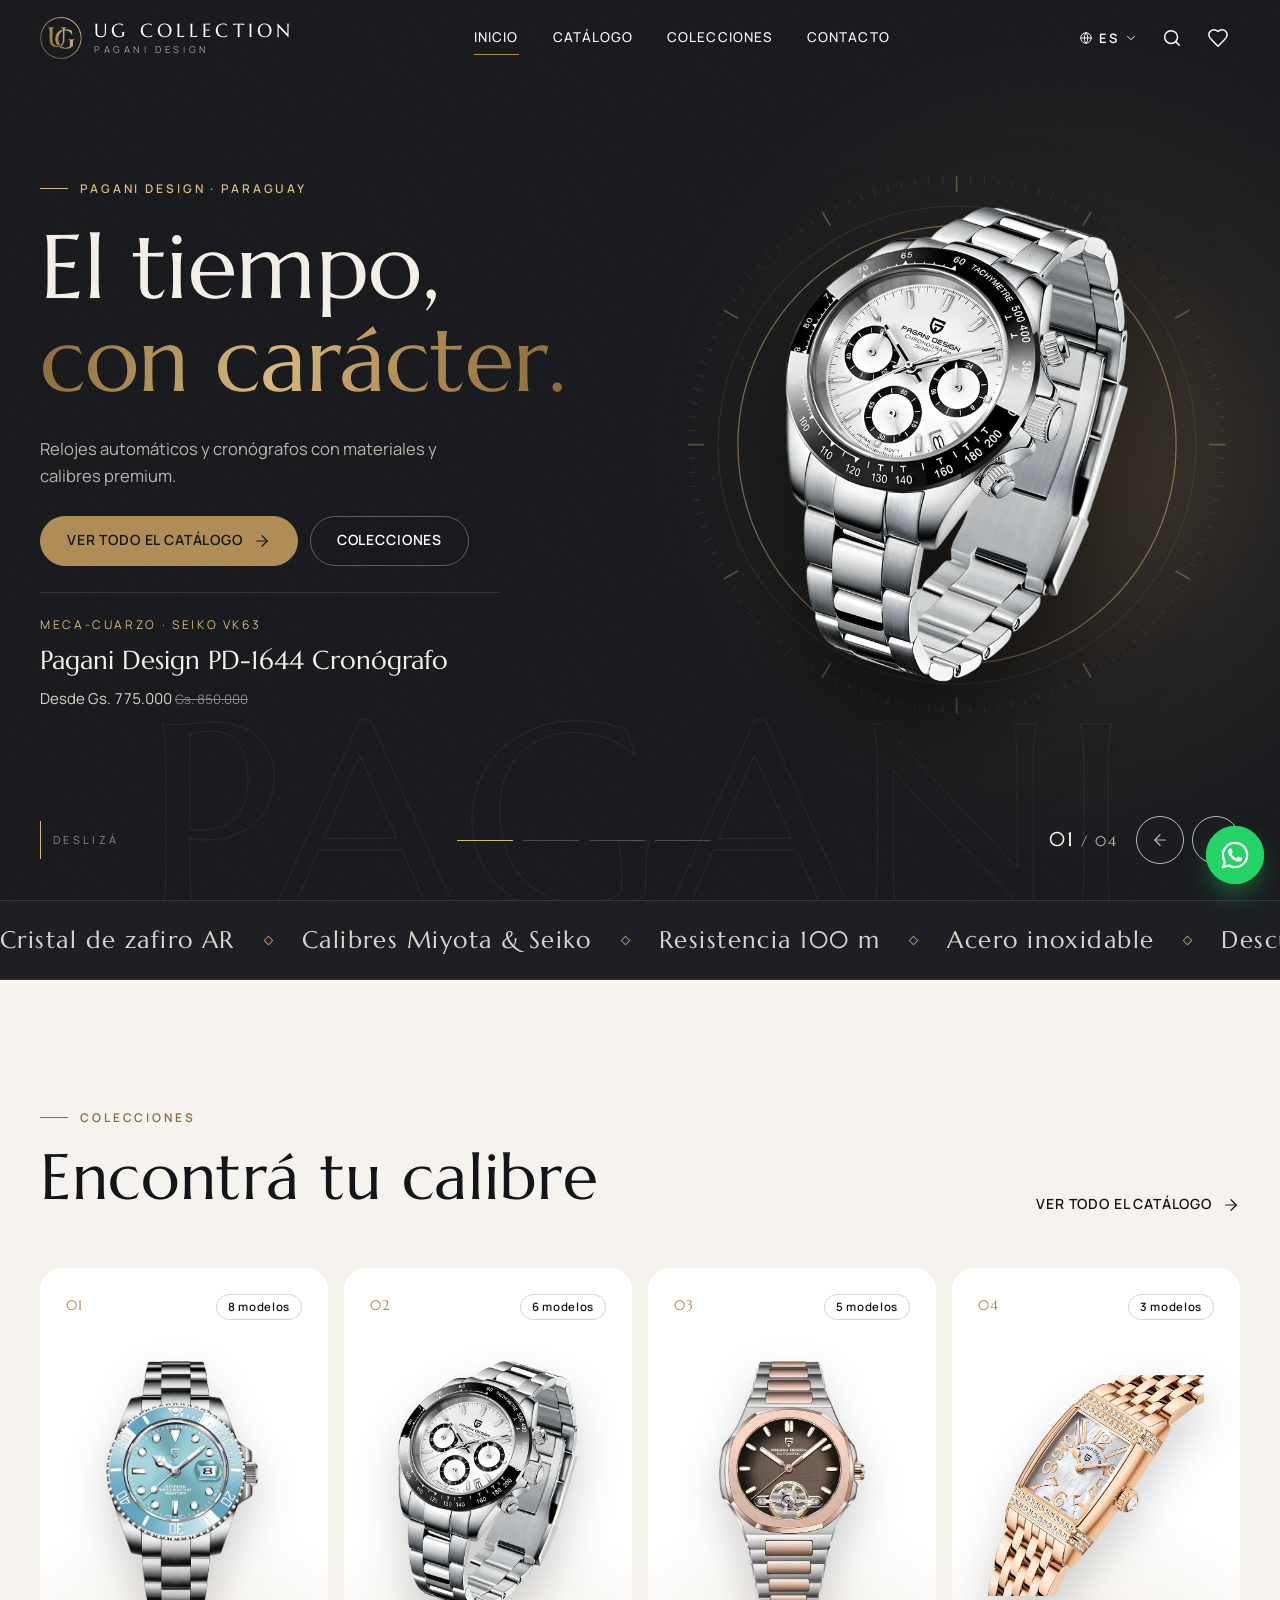
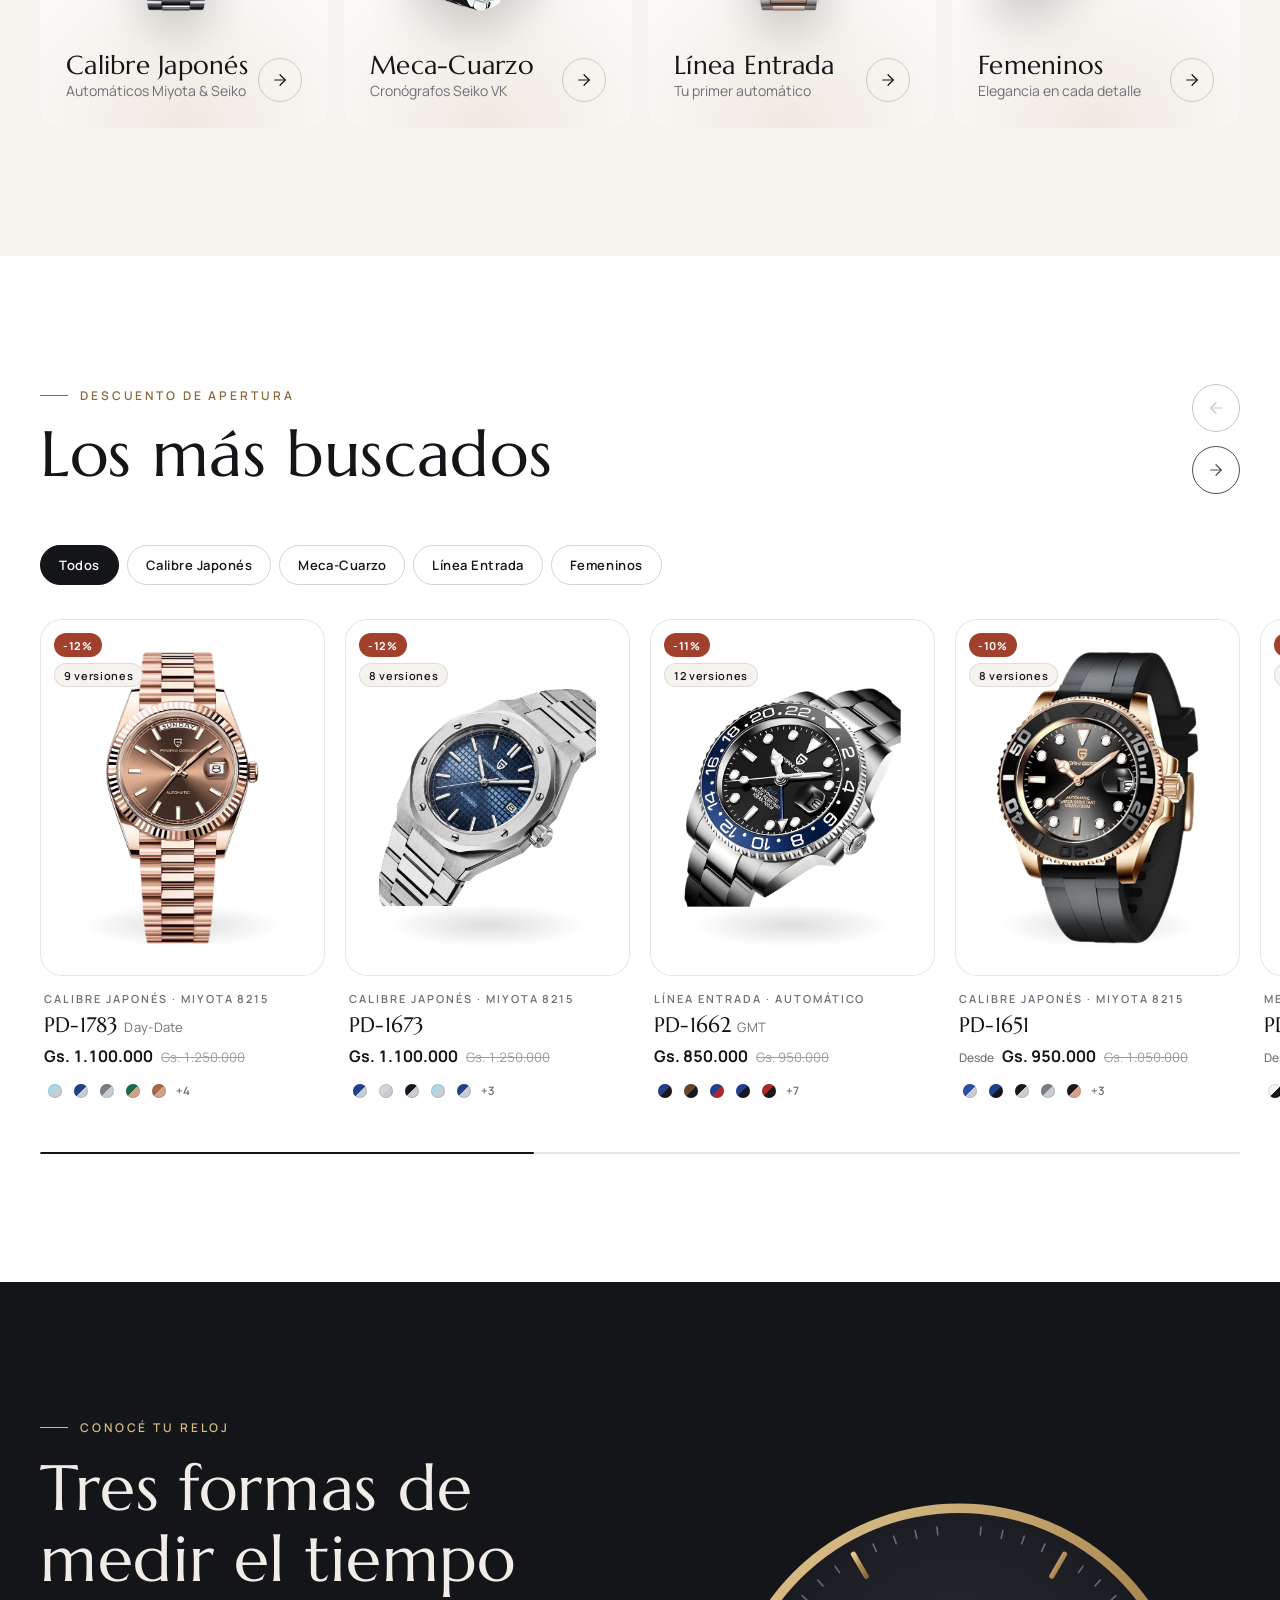
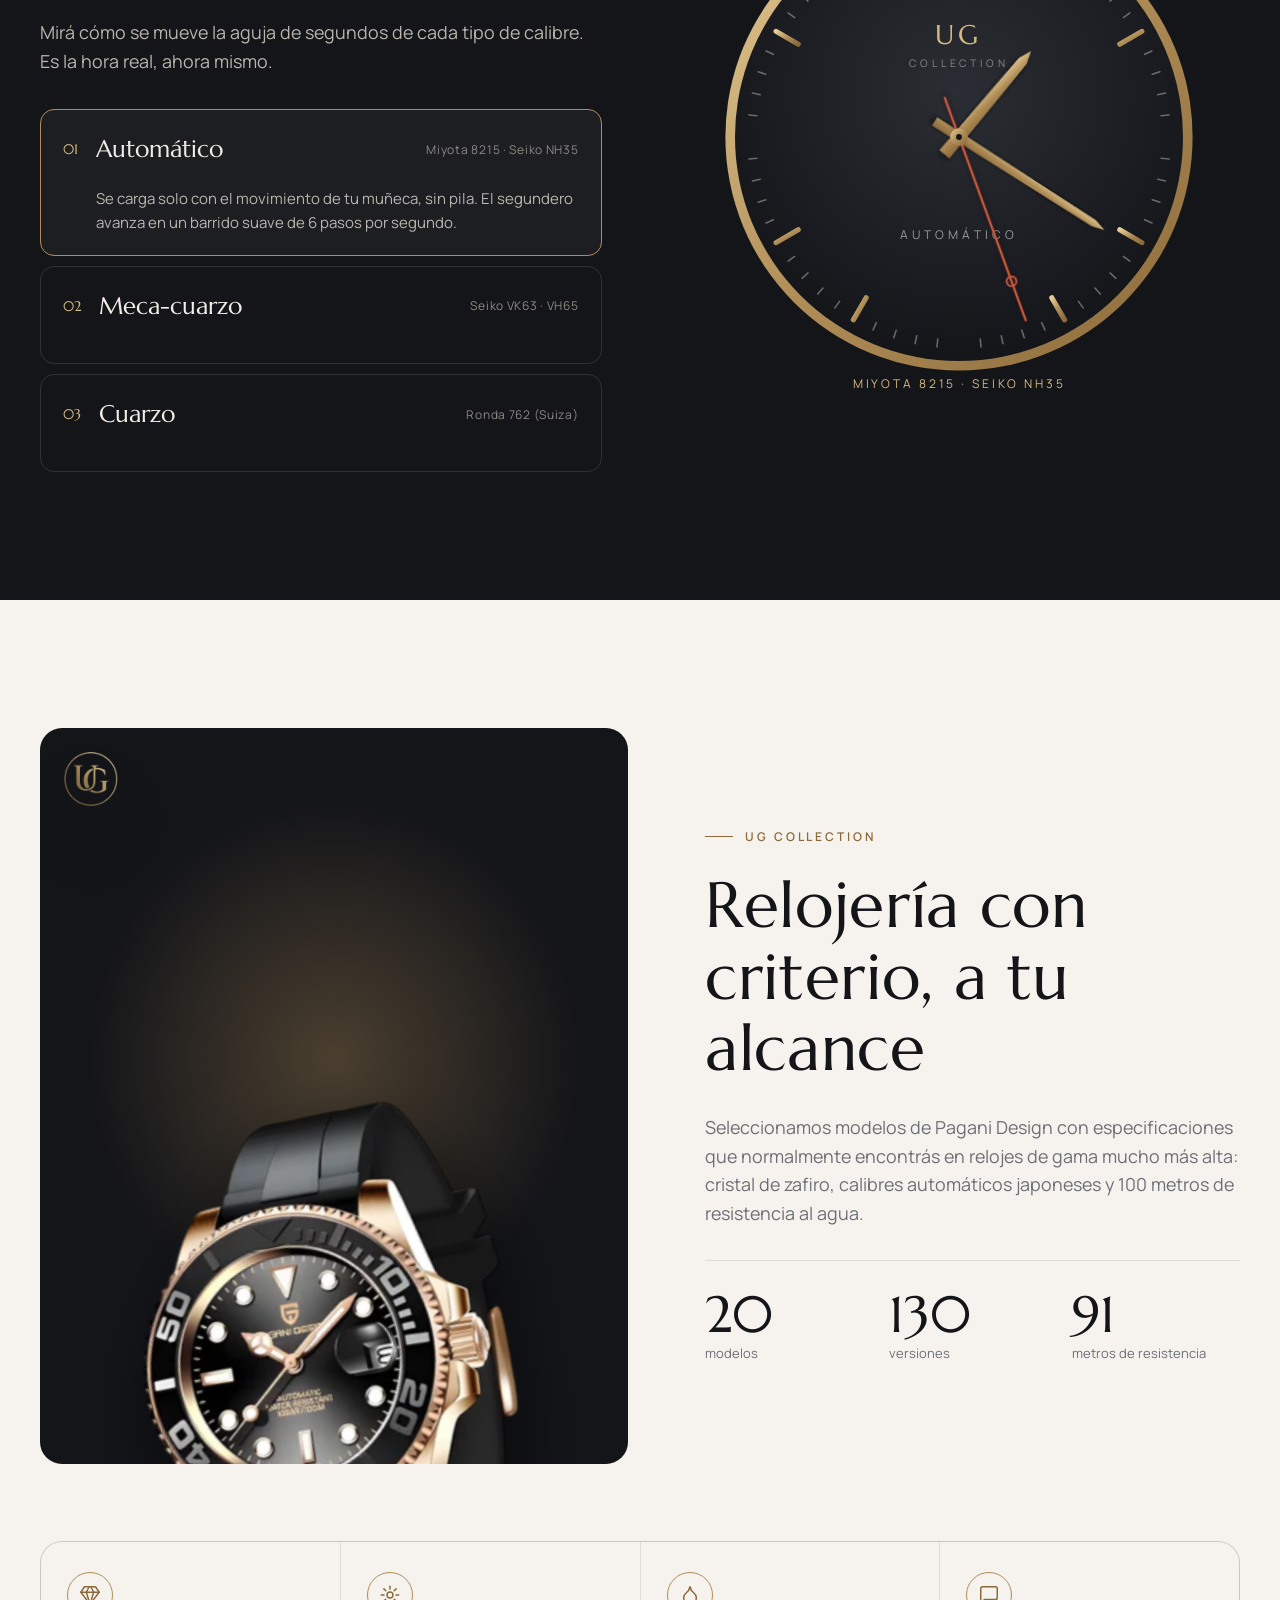
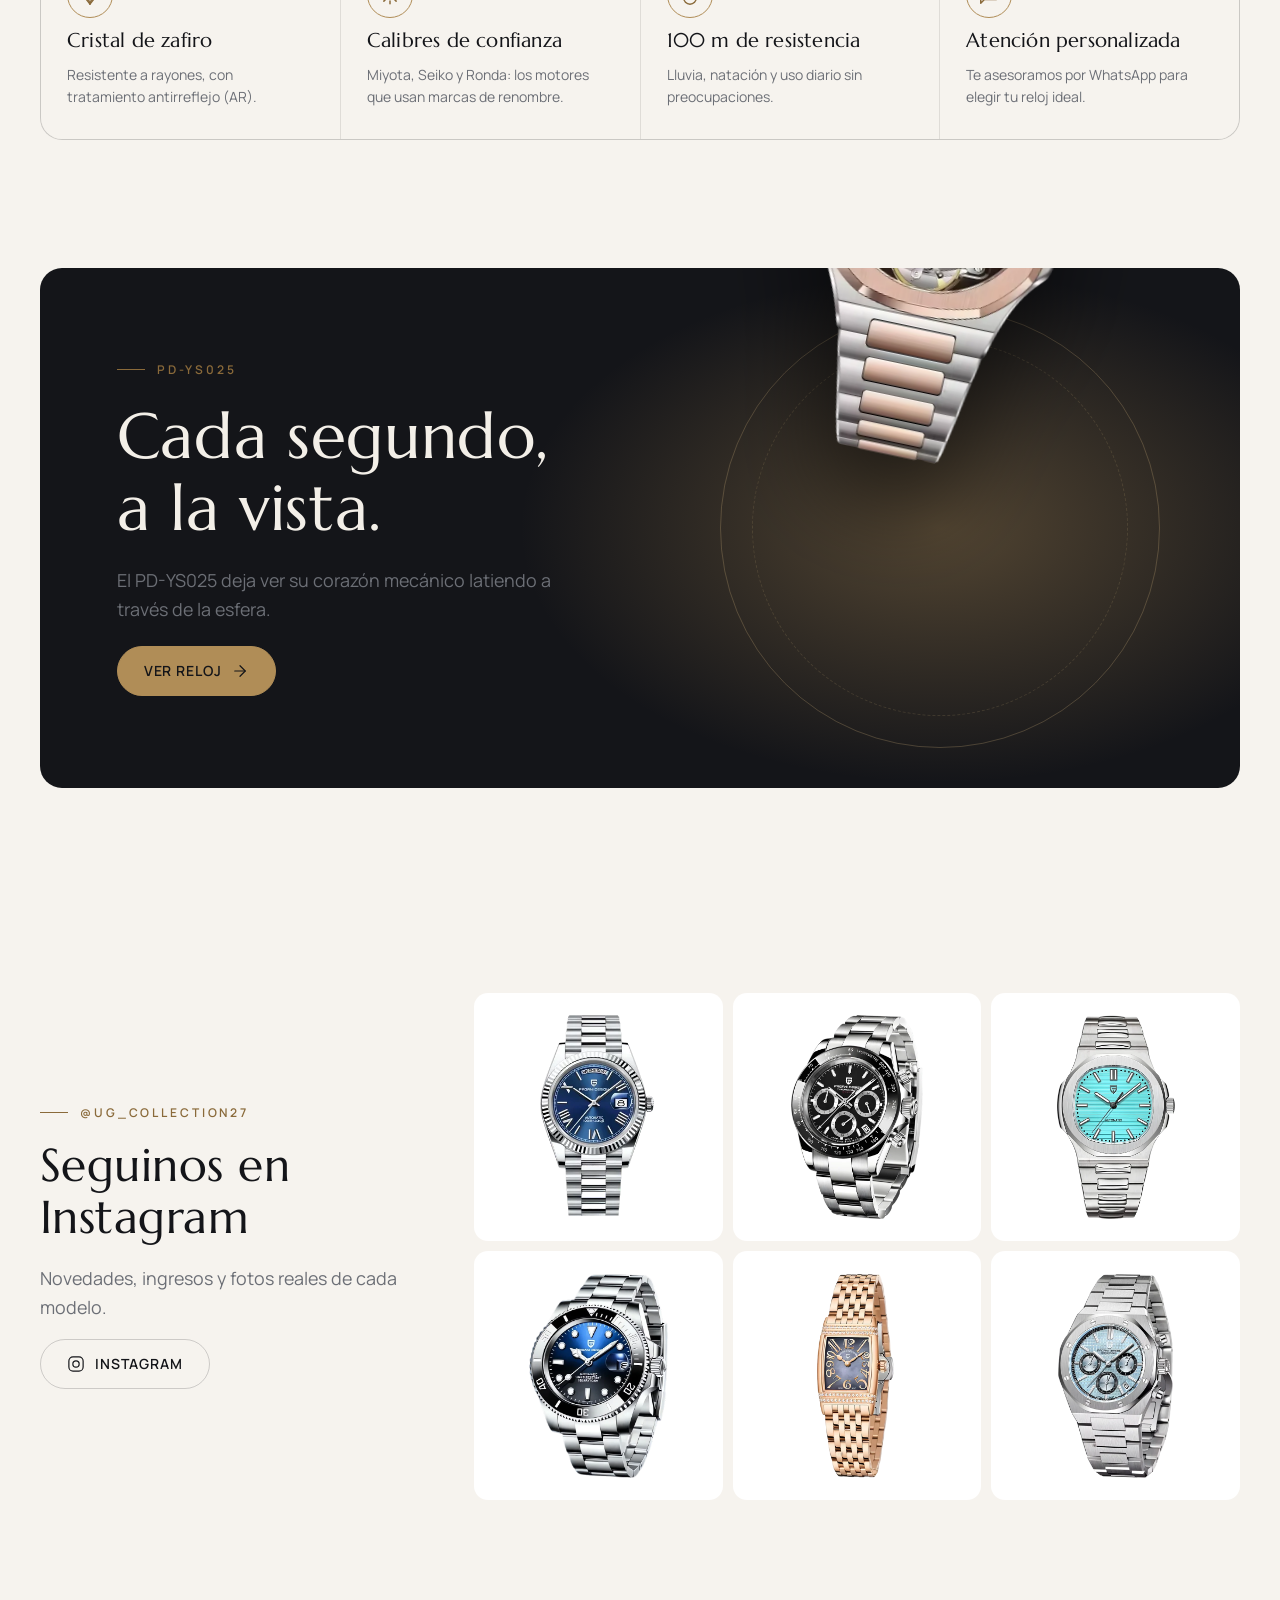
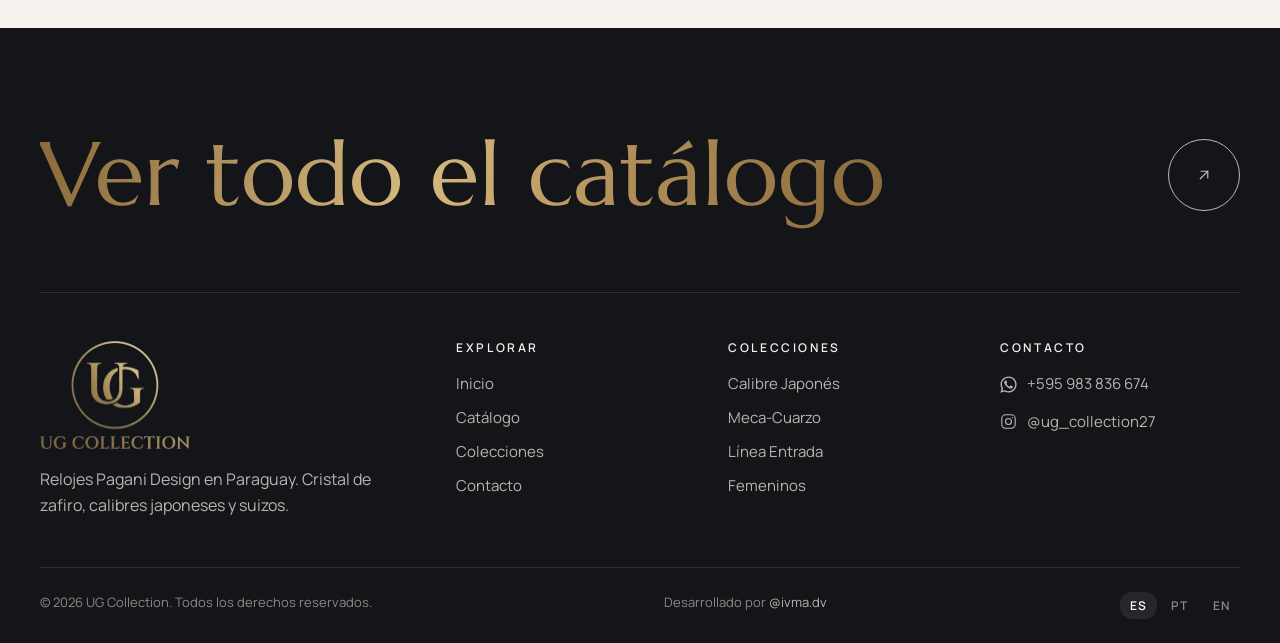
==== commit bd162ffb: "SEO para ugcollectionpy.com y Contacto sin horario/ubicación - Canonical, Open Graph y Twitter card " ====
--- a/index.html
+++ b/index.html
@@ -4,12 +4,37 @@
   <meta charset="utf-8">
   <meta name="viewport" content="width=device-width, initial-scale=1">
   <title>UG Collection — Relojes Pagani Design en Paraguay</title>
-  <meta name="description" content="Relojes automáticos y cronógrafos Pagani Design con cristal de zafiro y calibres japoneses y suizos. Consultá por WhatsApp.">
+  <meta name="description" content="Relojes Pagani Design en Paraguay: automáticos y cronógrafos con materiales y calibres premium, cristal de zafiro y descuento de apertura. Consultá por WhatsApp.">
   <meta name="theme-color" content="#141519">
+  <link rel="canonical" href="https://ugcollectionpy.com/">
   <meta property="og:type" content="website">
-  <meta property="og:title" content="UG Collection — Relojes Pagani Design">
-  <meta property="og:description" content="Automáticos, cronógrafos y relojes femeninos con cristal de zafiro. Descuento de apertura.">
-  <meta property="og:image" content="assets/img/logo.png">
+  <meta property="og:site_name" content="UG Collection">
+  <meta property="og:locale" content="es_PY">
+  <meta property="og:url" content="https://ugcollectionpy.com/">
+  <meta property="og:title" content="UG Collection — Relojes Pagani Design en Paraguay">
+  <meta property="og:description" content="Automáticos, cronógrafos y relojes femeninos con cristal de zafiro y calibres japoneses y suizos. Consultá por WhatsApp.">
+  <meta property="og:image" content="https://ugcollectionpy.com/assets/img/og.jpg">
+  <meta property="og:image:width" content="1200">
+  <meta property="og:image:height" content="630">
+  <meta property="og:image:alt" content="UG Collection — Relojes Pagani Design">
+  <meta name="twitter:card" content="summary_large_image">
+  <script type="application/ld+json">
+  {
+    "@context": "https://schema.org",
+    "@type": "Store",
+    "name": "UG Collection",
+    "url": "https://ugcollectionpy.com/",
+    "logo": "https://ugcollectionpy.com/assets/img/logo.png",
+    "image": "https://ugcollectionpy.com/assets/img/og.jpg",
+    "description": "Relojes Pagani Design en Paraguay: automáticos, cronógrafos y femeninos con cristal de zafiro.",
+    "telephone": "+595983836674",
+    "priceRange": "Gs. 500.000 – Gs. 1.300.000",
+    "currenciesAccepted": "PYG",
+    "address": { "@type": "PostalAddress", "addressCountry": "PY" },
+    "sameAs": ["https://www.instagram.com/ug_collection27/"],
+    "contactPoint": { "@type": "ContactPoint", "telephone": "+595983836674", "contactType": "sales", "availableLanguage": ["es", "pt", "en"] }
+  }
+  </script>
   <link rel="icon" href="assets/img/favicon.png" type="image/png">
   <link rel="apple-touch-icon" href="assets/img/apple-touch-icon.png">
   <link rel="preconnect" href="https://fonts.googleapis.com">
--- a/assets/css/styles.css
+++ b/assets/css/styles.css
@@ -307,7 +307,6 @@
 /* ---------- Marquee ---------- */
 .marquee { background: var(--ink-2); color: #d9d4cb; border-block: 1px solid var(--line-dark); overflow: hidden; padding-block: 20px; }
 .marquee__track { display: flex; width: max-content; animation: marquee 38s linear infinite; }
-.marquee:hover .marquee__track { animation-play-state: paused; }
 .marquee__group { display: flex; align-items: center; }
 .marquee__item { display: inline-flex; align-items: center; gap: 30px; padding-right: 30px; font-family: var(--ff-display); font-size: clamp(18px, 2vw, 24px); letter-spacing: .06em; white-space: nowrap; }
 .marquee__item::after { content: ""; width: 7px; height: 7px; border: 1px solid var(--gold); transform: rotate(45deg); }
@@ -860,3 +859,126 @@
   .filters-btn { flex: 0 0 auto; height: 46px; }
   .select select { height: 46px; }
 }
+.footer__credit a { color: #b9b5ad; transition: color var(--t-fast); }
+.footer__credit a:hover { color: var(--gold-2); }
+
+/* ---------- Móvil: secciones más compactas ---------- */
+@media (max-width: 760px) {
+  .section { padding-block: 56px; }
+  .h-1 { font-size: clamp(28px, 8vw, 34px); }
+  .h-2 { font-size: clamp(24px, 7vw, 30px); }
+  .lead { font-size: 15px; }
+  .eyebrow { font-size: 11px; letter-spacing: .2em; }
+  .section-head { margin-bottom: 22px; gap: 14px; }
+  .section-head > div { gap: 10px; }
+  .section-head .carousel__nav { display: none; }
+
+  /* pestañas en una fila deslizable */
+  .chips[role="tablist"], .page-head .chips { flex-wrap: nowrap; overflow-x: auto; scrollbar-width: none; margin-inline: calc(var(--gutter) * -1); padding-inline: var(--gutter); }
+  .chips[role="tablist"]::-webkit-scrollbar, .page-head .chips::-webkit-scrollbar { display: none; }
+  .chips[role="tablist"] .chip, .page-head .chip { height: 36px; padding: 0 14px; font-size: 12.5px; flex-shrink: 0; }
+  [data-feat-tabs] { margin-bottom: 18px !important; }
+
+  .carousel__track { grid-auto-columns: 58%; gap: 12px; padding-bottom: 16px; }
+  .card { gap: 10px; }
+  .card__badges { top: 10px; left: 10px; }
+  .badge { height: 22px; font-size: 10.5px; padding: 0 8px; }
+  .heart { width: 38px; height: 38px; }
+  .heart svg { width: 18px; height: 18px; }
+  .card__meta { font-size: 10px; letter-spacing: .14em; }
+  .price__now { font-size: 15px; }
+
+  /* calibres */
+  .calibre { gap: 28px; }
+  .dial-wrap { width: min(62vw, 250px); }
+  .dial-label { font-size: 10.5px; bottom: -14px; }
+  .calibre__tabs { margin-top: 22px; gap: 8px; }
+  .cal-tab { grid-template-columns: auto 1fr; gap: 6px 12px; padding: 14px 16px; }
+  .cal-tab__name { font-size: 19px; }
+  .cal-tab__spec { grid-column: 2; font-size: 11px; }
+  .cal-tab__body { grid-column: 1 / -1; font-size: 14px; }
+
+  /* nosotros / colecciones */
+  .about__media { max-height: 360px; }
+  .stat b { font-size: 34px; }
+  .why__item { padding: 22px 20px; }
+  .coll-card { min-height: 320px; padding: 20px; }
+  .coll-card__img img { max-height: 180px; }
+  .coll-card h3 { font-size: 22px; }
+
+  /* banner */
+  .banner { min-height: 0; border-radius: var(--r); }
+  .banner__media { padding: 28px 20px 0; }
+  .banner__media img { max-height: 210px; }
+  .banner__ring { width: min(62%, 240px); }
+  .banner__copy { padding: 22px 22px 28px; gap: 14px; }
+  .banner__copy .btn { min-height: 46px; }
+
+  /* instagram */
+  .insta__grid { gap: 8px; }
+  .footer__big { font-size: 34px; }
+}
+
+/* ---------- Imágenes de reloj: siempre centradas y contenidas ----------
+   (Safari en iPhone no resuelve max-height:% dentro de grillas: se usan cajas fijas + object-fit) */
+.card__img, .stage__img, .hero__float { display: block; }
+.hero__float { position: absolute; inset: 0; height: auto; }
+.card__img img, .stage__img img, .hero__slide img {
+  position: absolute; inset: 0; width: 100%; height: 100%; max-width: none; max-height: none; object-fit: contain; object-position: center;
+}
+.vopt, .fav-item__img, .insta__tile, .about__media { position: relative; }
+.vopt img, .fav-item__img img { position: absolute; inset: 6px; width: calc(100% - 12px); height: calc(100% - 12px); max-height: none; object-fit: contain; }
+.insta__tile img { position: absolute; inset: 9%; width: 82%; height: 82%; max-height: none; object-fit: contain; }
+.about__media img:not(.mono) { position: absolute; inset: 13% 12%; width: 76%; height: 74%; max-height: none; object-fit: contain; }
+
+/* ---------- Stock (entrega inmediata) ---------- */
+:root { --stock: #2f7d52; --stock-2: #49a874; --stock-bg: #e6f2ea; }
+.badge--stock { background: var(--stock); gap: 6px; }
+.badge--stock i, .chip--stock i { width: 6px; height: 6px; border-radius: 50%; background: #9de0b6; box-shadow: 0 0 0 0 rgba(157,224,182,.7); animation: stockPulse 2s ease-out infinite; }
+@keyframes stockPulse { 70% { box-shadow: 0 0 0 6px rgba(157,224,182,0); } 100% { box-shadow: 0 0 0 0 rgba(157,224,182,0); } }
+.chip--stock { gap: 8px; border-color: var(--stock-2); }
+.chip--stock i { background: var(--stock-2); }
+.chip--stock small { font-weight: 500; opacity: .7; }
+.chip--stock[aria-pressed="true"], .chip--stock[aria-selected="true"] { background: var(--stock); border-color: var(--stock); color: #fff; }
+.chip--stock[aria-pressed="true"] i, .chip--stock[aria-selected="true"] i { background: #9de0b6; }
+.page-head .chip--stock { border-color: rgba(157,224,182,.55); }
+.page-head .chip--stock[aria-pressed="true"] { background: var(--stock); border-color: var(--stock); color: #fff; }
+.chips__sep { width: 1px; align-self: stretch; margin: 6px 4px; background: rgba(255,255,255,.18); flex-shrink: 0; }
+.fgroup--stock { padding-top: 0; }
+.fgroup--stock .switch { padding: 12px 14px; border-radius: var(--r); background: var(--stock-bg); }
+.fgroup--stock .switch b { display: block; font-size: 14px; color: var(--stock); }
+.fgroup--stock .switch small { font-size: 12.5px; color: var(--muted); }
+.fgroup--stock .switch input:checked + .switch__ui { background: var(--stock); }
+.avail { display: inline-flex; align-items: center; gap: 8px; margin-top: 10px; font-size: 14px; color: var(--muted); }
+.avail svg { width: 17px; height: 17px; }
+.avail.is-stock { color: var(--stock); background: var(--stock-bg); padding: 6px 12px 6px 10px; border-radius: 16px; }
+.avail.is-stock b { font-weight: 700; }
+.vopt.has-stock::after { content: ""; position: absolute; top: 5px; left: 5px; width: 8px; height: 8px; border-radius: 50%; background: var(--stock-2); box-shadow: 0 0 0 2px var(--paper); }
+.in-stock { font-style: normal; color: var(--stock); font-weight: 700; }
+
+/* ---------- Barra de anuncio ---------- */
+.announce { position: absolute; top: 0; left: 0; right: 0; z-index: calc(var(--z-header) + 1); height: 38px; display: flex; align-items: center; justify-content: center; padding: 0 var(--gutter); background: var(--ink); color: #f3efe8; font-size: 12.5px; font-weight: 600; letter-spacing: .05em; text-align: center; border-bottom: 1px solid var(--line-dark); overflow: hidden; }
+.announce__track { display: inline-flex; align-items: center; gap: 10px; white-space: nowrap; overflow: hidden; text-overflow: ellipsis; max-width: 100%; }
+.announce__track > span { overflow: hidden; text-overflow: ellipsis; }
+.announce svg { width: 15px; height: 15px; color: var(--gold-2); flex-shrink: 0; }
+a.announce:hover { color: var(--gold-2); }
+a.announce svg:last-child { transition: transform var(--t) var(--ease); }
+a.announce:hover svg:last-child { transform: translateX(4px); }
+body.has-announce { padding-top: 38px; }
+body.has-announce .header { top: 38px; }
+@media (max-width: 560px) { .announce { font-size: 11.5px; height: 34px; } body.has-announce { padding-top: 34px; } body.has-announce .header { top: 34px; } }
+
+/* ---------- Catálogo: bloques «entrega inmediata» / «sobre pedido» ---------- */
+.res-head { grid-column: 1 / -1; display: flex; align-items: center; gap: 16px; padding: 20px 24px; border-radius: var(--r-lg); animation: cardIn .6s var(--ease) both; }
+.res-head h2 { font-size: clamp(22px, 2.4vw, 30px); }
+.res-head h2 small { font-family: var(--ff-body); font-size: 13px; font-weight: 700; vertical-align: middle; margin-left: 6px; padding: 2px 9px; border-radius: 10px; background: rgba(255,255,255,.7); }
+.res-head p { font-size: 14px; color: var(--muted); margin-top: 4px; }
+.res-head__icon { width: 46px; height: 46px; border-radius: 50%; display: grid; place-items: center; flex-shrink: 0; }
+.res-head__icon svg { width: 22px; height: 22px; }
+.res-head--stock { background: var(--stock-bg); }
+.res-head--stock h2 { color: var(--stock); }
+.res-head--stock .res-head__icon { background: var(--stock); color: #fff; box-shadow: 0 0 0 6px rgba(47,125,82,.12); }
+.res-head--order { background: var(--paper); margin-top: 24px; box-shadow: inset 0 0 0 1px var(--line); }
+.res-head--order .res-head__icon { background: var(--ivory-2); color: var(--gold-3); }
+.res-head--order h2 small { background: var(--ivory-2); }
+@media (max-width: 760px) { .res-head { padding: 16px; gap: 12px; } .res-head__icon { width: 38px; height: 38px; } .res-head p { font-size: 13px; } }
